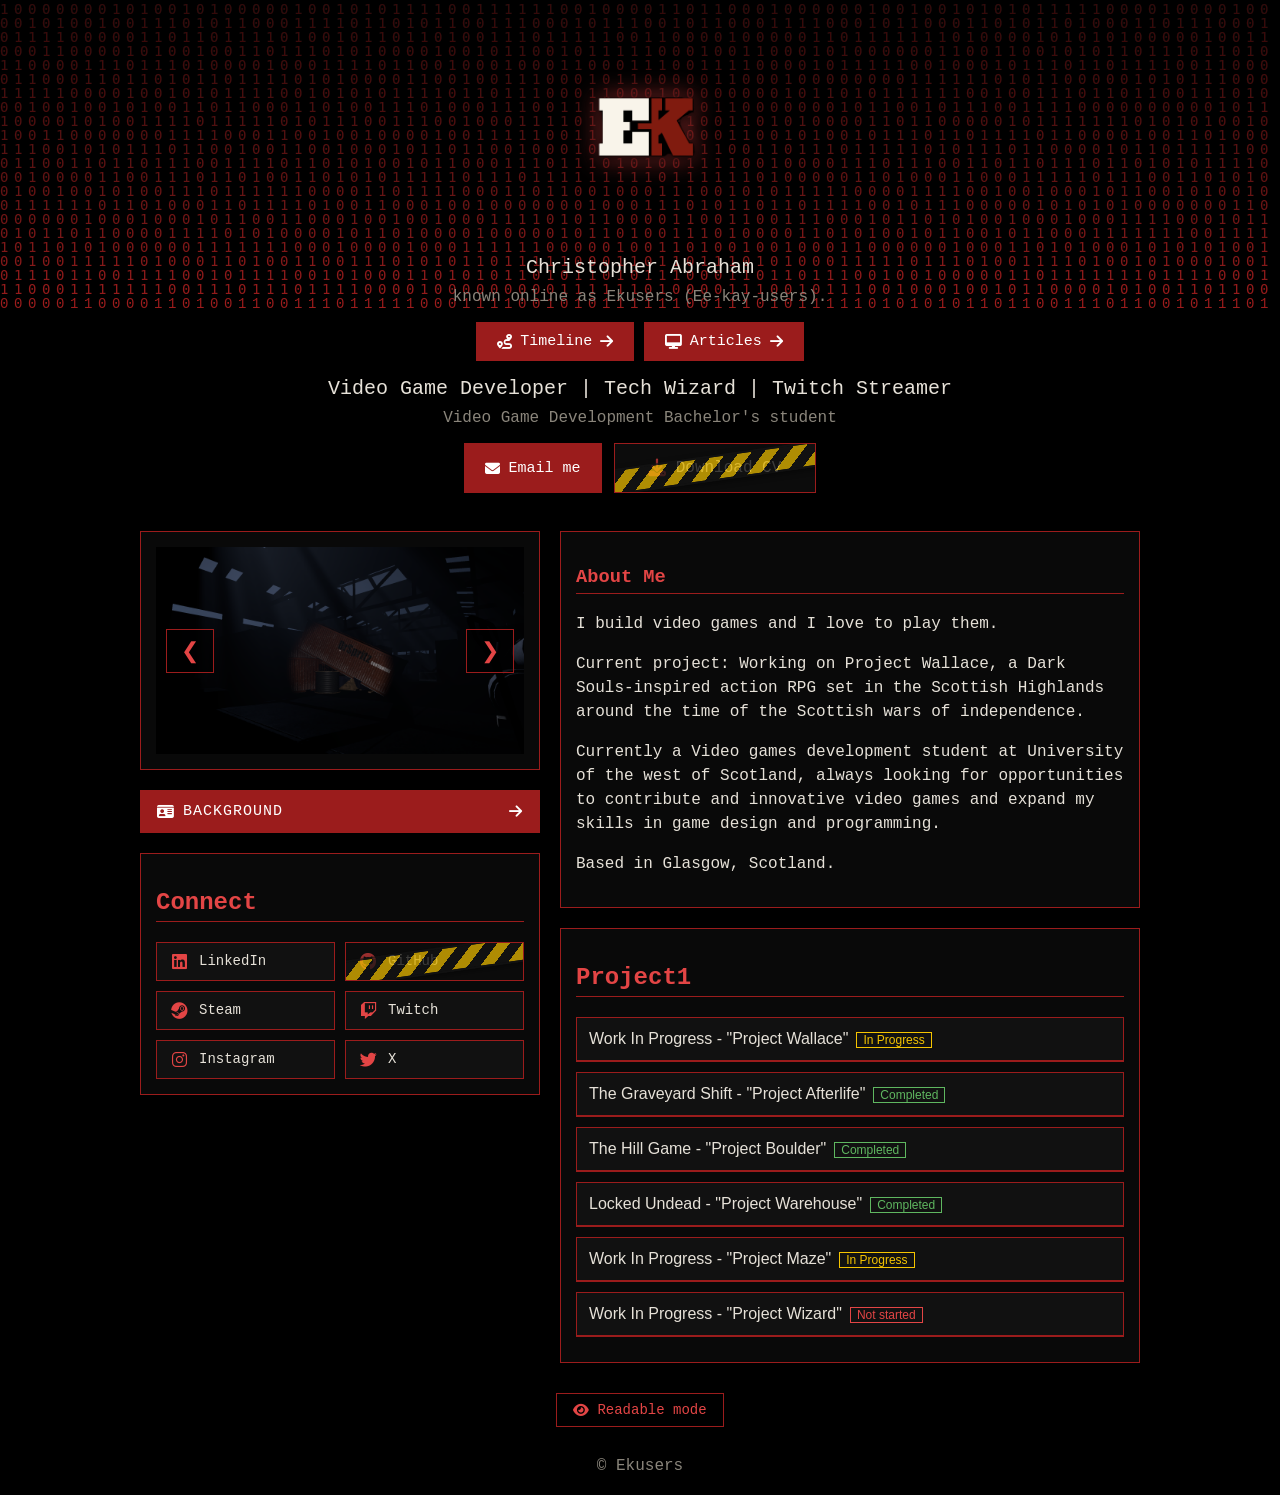
==== index.html @ c2c925b1 "Update" ====
<!DOCTYPE html>
<html lang="en">
<head>
    <meta charset="utf-8">
    <title>EK Portfolio</title>
    <meta name="viewport" content="width=device-width, initial-scale=1.0">
    <meta name="description" content="EK Portfolio.">
    <meta name="theme-color" content="#000000">

    <!-- Page icon shown in the browser tab -->
    <link rel="icon" type="image/png" href="logo.png">
    <link rel="apple-touch-icon" href="logo.png">
    
    <!-- Font Awesome -->
    <link rel="stylesheet" href="https://cdnjs.cloudflare.com/ajax/libs/font-awesome/6.5.0/css/all.min.css">

    <link rel="stylesheet" href="style.css">

    <script>
        // Returning visitors in the same browser session skip the loading screen
        try { if (sessionStorage.getItem("ekSeen")) document.documentElement.classList.add("skip-loader"); } catch (e) {}
    </script>
</head>
<body>

<canvas id="matrix"></canvas>

<!-- LOADING SCREEN -->
<div id="loader">
    <img src="logo.png" class="loader-logo" alt="" aria-hidden="true">
    <div class="loading-text" id="loadingText"></div>
    <div class="loading-bar-container">
        <div class="loading-bar" id="loadingBar"></div>
    </div>
</div>

<div class="page hidden">

    <header>
        <div class="banner" id="banner">
            <div class="banner-media">
                <video id="bannerVideo" class="banner-video" autoplay muted loop playsinline preload="auto" aria-hidden="true" tabindex="-1">
                    <source src="HillProjectVid.mp4" type="video/mp4">
                </video>
            </div>
            <img src="logo.png" class="main-logo" alt="EK logo">
        </div>

        <p class="headline">Christopher Abraham</p>
        <p class="availability">known online as Ekusers (Ee-kay-users).</p>
        <a class="btn" href="Timeline.html"><i class="fas fa-route"></i> Timeline<i class="fas fa-arrow-right"></i></a>
        <a class="btn" href="article.html"><i class="fas fa-desktop"></i>Articles<i class="fas fa-arrow-right"></i></a>
        <p class="headline">Video Game Developer | Tech Wizard | Twitch Streamer</p>
        <p class="availability">Video Game Development Bachelor's student</p>

        <div class="cta-row">
            <a class="btn" href="mailto:Ekusers4caba@gmail.com"><i class="fas fa-envelope"></i> Email me</a>

            <a class="social-card wip" class="btn btn-secondary" href="cv.pdf" download><i class="fas fa-download"></i> Download CV</a>
            
        </div>
        <br>
        

    </header>

    <div class="layout">

        <!-- SIDEBAR -->
        <aside class="sidebar">

            <div class="box">

    <div class="slideshow">

    <button class="slide-btn left" onclick="prevSlide()" aria-label="Previous slide">&#10094;</button>
    <button class="slide-btn right" onclick="nextSlide()" aria-label="Next slide">&#10095;</button>

    <div class="slides-wrapper">
        <div class="slide">
            <a href="#UndeadProject" target="_blank" rel="noopener noreferrer" data-project="UndeadProject">
                <img src="Undead-SC2.png" alt="Project 3" class="slide-image">
            </a>
        </div>

        <div class="slide active">
            <a href="https://scottishgames.net/2025/06/11/uws-retro-games-room-opens/" target="_blank" rel="noopener noreferrer">
                <img src="https://i0.wp.com/scottishgames.net/wp-content/uploads/2025/06/Retro-Games-Room-002.jpg?ssl=1" alt="Retro games room" class="slide-image">
            </a>
        </div>

        <div class="slide">
            <a href="#Achievements" target="_blank" rel="noopener noreferrer">
                <img src="GameJam2026Winner.jpg" alt="GamesJam 2026 Winner" class="slide-image">
            </a>
        </div>

        <div class="slide">
            <a href="article.html#article-1" target="_blank" rel="noopener noreferrer" data-project="Warframe">
                <img src="IMG_9408.jpg" alt="TennoVIP 2026" class="slide-image">
            </a>
        </div>

        <div class="slide">
            <a href="#WallaceProject" target="_blank" rel="noopener noreferrer" data-project="WallaceProject">
                <img src="Wallace-SC2.png" alt="Project 4" class="slide-image">
            </a>
        </div>
    </div>

</div>

</div><!-- end slideshow box -->

            <a class="btn btn-sidebar" href="Information.html"><i class="fas fa-id-card"></i> Background<i class="fas fa-arrow-right"></i></a>

            <div class="box social-section">
    <h2>Connect</h2>

    <div class="social-grid">

        <a href="https://linkedin.com//in/chrisabr2003/" target="_blank" rel="noopener noreferrer" class="social-card">
            <i class="fab fa-linkedin"></i>
            <span>LinkedIn</span>
        </a>

        <a href="https://github.com/YOURUSERNAME" target="_blank" rel="noopener noreferrer" class="social-card wip">
            <i class="fab fa-github"></i>
            <span>GitHub</span>
        </a>

        <a href="https://steamcommunity.com/profiles/76561199122130647/" target="_blank" rel="noopener noreferrer" class="social-card">
            <i class="fab fa-steam"></i>
            <span>Steam</span>
        </a>

        <a href="https://twitch.tv/ekusers" target="_blank" rel="noopener noreferrer" class="social-card">
            <i class="fab fa-twitch"></i>
            <span>Twitch</span>
        </a>

        <a href="https://instagram.com/realchrisabraham" target="_blank" rel="noopener noreferrer" class="social-card">
            <i class="fab fa-instagram"></i>
            <span>Instagram</span>
        </a>

        <a href="https://x.com/Ekusers" target="_blank" rel="noopener noreferrer" class="social-card">
            <i class="fab fa-twitter"></i>
            <span>X</span>
        </a>

    </div>
</div>

        </aside>

        <!-- MAIN CONTENT -->
        <main class="content">

            <div class="box">
                <h3>About Me</h3>
                <p class="about-text">I build video games and I love to play them. </p>
                <p class="about-text">Current project: Working on Project Wallace, a Dark Souls-inspired action RPG set in the Scottish Highlands around the time of the Scottish wars of independence.</p>
                <p class="about-text">Currently a Video games development student at University of the west of Scotland, always looking for opportunities to contribute and innovative video games and expand my skills in game design and programming.</p>
                <p class="about-text">Based in Glasgow, Scotland.</p>
            </div>



<!-- NEW TERMINAL SECTION -->
            <div class="box projects-section">
    <h2>Projects</h2>

    <div class="project-item" id="WallaceProject">
        <button class="project-toggle">Work In Progress - "Project Wallace"<span class="status fixing">In Progress</span></button>
        <div class="project-content">
            <p>A Dark Souls-inspired action RPG set in the Highlands of Scotland during the wars of independence.</p>
            <p>A passion project I've been working on since the summer of 2026.</p>

            <dl class="project-meta">
                <dt>Role</dt>
                <dd>Lead Developer and Designer</dd>
                <dt>Engine</dt>
                <dd class="tags"><span>Unity 6</span><span>C#</span></dd>
                <dt>Status</dt>
                <dd>In development - Greybox prototype</dd>
            </dl>

            <p class="meta-label">What I've built</p>
            <ul class="project-highlights">
                <li>In-depth combat system with light and heavy attacks and dodge mechanics</li>
                <li>Enemy AI movements with patrol, alert and attack states</li>
                <li>NPC dialogue system and shop interactions</li>
            </ul>

            <div class="project-media">

                <img src="Wallace-SC1.png" alt="Greybox prototype of item selection and inventory system, the player is holding a pike and wearing a helmet.">
                <img src="Wallace-SC2.png" alt="Greybox prototype of the NPC dialogue system.">

            </div>
                        <video id="heroVideo" autoplay muted loop playsinline preload="metadata" aria-label="Project Wallace gameplay clip">
                            <source src="WallaceProjectVid.mp4" type="video/mp4">
                        </video>
                    <p class="clip-caption">Project Wallace, in-development gameplay</p>

        </div>
    </div>

    <div class="project-item">
        <button class="project-toggle">The Graveyard Shift - "Project Afterlife"<span class="status fixed">Completed</span></button>
        <div class="project-content">
            <p>The Graveyard Shift (originally Project Afterlife) is a silly, experimental physics-based game made in Unity 6 for the 48-hour UWS GameJam 2026 (with Heather Brander).</p>
            <p>You play as the Grim Reaper's unpaid intern. In each level you take control of people who are about to die and must invent goofy, strange ways to finish them off.</p>
            <p>Levels feature unique humorous challenges and light dark humour set in 3D environments that lean into Unity 6's physics for a deliberately zany experience.</p>

           
            <dl class="project-meta">
                <dt>Role</dt>
                <dd>Co-Developer and Programmer</dd>
                <dt>Engine</dt>
                <dd class="tags"><span>Unity 6</span><span>C#</span></dd>
                <dt>Status</dt>
                <dd>Completed</dd>
            </dl>

            <p class="meta-label">What We've built</p>
            <ul class="project-highlights">
                <li>A showcase of Unity 6's physics capabilities</li>
                <li>Creative and interactivelevel designs</li>
                <li>Unique gameplay mechanics centered around physics</li>
            </ul>

            <div>
                <a href="projectafterlife.html" rel="noopener noreferrer"><p>View Project</p></a>
            </div>
        </div>
    </div>

    <div class="project-item">
        <button class="project-toggle">The Hill Game - "Project Boulder"<span class="status fixed">Completed</span></button>
        <div class="project-content">
            <p>The Hill Game (also known as Project Boulder) is a university project created by Heather Brander and the author for their 2nd-year Game Engine Module. Inspired by old-school Halo custom lobbies, the goal is to climb a hill while dodging incoming boulders.</p>
            <p>Reaching the peak awards points that are multiplied by how quickly the player gets there. Players start with three lives; each hit costs one life, and running out ends the game.</p>
            <p>Developed over 12 weeks under time pressure, it earned a pass grade.</p>
            <p>A few known bugs (such as floating boulders after the player is teleported back down) are intentionally left in as a reminder of how much was achieved in a short development cycle.</p>
            
            <dl class="project-meta">
                <dt>Role</dt>
                <dd>Co-Developer and Programmer</dd>
                <dt>Engine</dt>
                <dd class="tags"><span>Unity 6</span><span>C#</span></dd>
                <dt>Status</dt>
                <dd>Completed</dd>
            </dl>

            <p class="meta-label">What We've built</p>
            <ul class="project-highlights">
                <li>Interactive level designs</li>
                <li>Unique gameplay mechanics centered around physics</li>
                <li>A showcase of Unity 6's physics capabilities</li>
            </ul>

            <div>
                <a href="projectboulder.html" rel="noopener noreferrer"><p>View Project</p></a>
            </div>
        </div>
    </div>

    <div class="project-item" id="UndeadProject">
        <button class="project-toggle">Locked Undead - "Project Warehouse"<span class="status fixed">Completed</span></button>
        <div class="project-content">
            <p>Locked Undead (originally Project Warehouse) is a level-design showcase created for the Level Design module of the Video Games Development course at UWS.</p>
            <p>Made with Heather Brander and Stefan Dianocu, it served as an introduction to Unity and different approaches to level design.</p>
            <p>The project features an aesthetic environment with light interactions (animated main menu, player movement, and a toggleable light switch) that let players explore and immerse themselves.</p>
            <p>All assets came from the Unity Asset Store, with audio sourced from YouTube and other online sites. It was built purely as a demonstration of level-design skills rather than a fully functional game.</p>
            
            <dl class="project-meta">
                <dt>Role</dt>
                <dd>Co-Designer</dd>
                <dt>Engine</dt>
                <dd class="tags"><span>Unity 6</span><span>C#</span></dd>
                <dt>Status</dt>
                <dd>Completed</dd>
            </dl>

            <p class="meta-label">What We've built</p>
            <ul class="project-highlights">
                <li>A showcase of Level Design skills</li>
                <li>Understanding of Unity's level design tools</li>
                <li>Experience with creating immersive environments</li>
            </ul>

            <div>
                <a href="projectwarehouse.html" rel="noopener noreferrer"><p>View Project</p></a>
            </div>
        </div>
    </div>

    <div class="project-item" id="MazeProject">
        <button class="project-toggle">Work In Progress - "Project Maze"<span class="status fixing">In Progress</span></button>
        <div class="project-content">
            <p>Project Maze is a survival horror game set inside a procedurally generated, backrooms-inspired arena.</p>
            <p>Endless, near-identical rooms and corridors stretch out in every direction. The layout is different every run, so there is never a route to memorise and nowhere that feels familiar.</p>
            <p>Something else is in there with you. A frightening entity stalks the player through the maze and will chase them down. The goal is simple: stay alive. Time is the measure of everything, so every extra second you survive counts.</p>
            <p>The project was created for a university game development course to showcase our skills and understanding of game design principles.</p>

            <dl class="project-meta">
                <dt>Role</dt>
                <dd>Programmer</dd>
                <dt>Engine</dt>
                <dd class="tags"><span>Unity 6</span><span>C#</span></dd>
                <dt>Status</dt>
                <dd>Work in Progress</dd>
            </dl>

            <p class="meta-label">What We've built</p>
            <ul class="project-highlights">
                <li>Procedurally generated backrooms-style arena</li>
                <li>Relentless enemy AI with effective pathfinding</li>
                <li>Survival-time scoring system</li>
            </ul>

            <div>
                <a href="projectmaze.html" target="_blank" rel="noopener noreferrer" class="wip"><p>View Project</p></a>
            </div>
        </div>
    </div>

    <div class="project-item" id="WizardProject">
        <button class="project-toggle">Work In Progress - "Project Wizard"<span class="status open">Not started</span></button>
        <div class="project-content">
             <p>-</p>
            <p>-</p>
            <p>-</p>
            <p>-</p>
            <dl class="project-meta">
                <dt>Role</dt>
                <dd>-</dd>
                <dt>Engine</dt>
                <dd class="tags"><span>-</span><span>-</span></dd>
                <dt>Status</dt>
                <dd>Work in Progress</dd>
            </dl>

            <p class="meta-label">What We've built</p>
            <ul class="project-highlights">
                <li>-</li>
                <li>-</li>
                <li>-</li>
            </ul>

            <div>
                <a href="#" target="_blank" rel="noopener noreferrer" class="wip"><p>View Project</p></a>
            </div>
        </div>
    </div>

</div>

        </main>

    </div>

    <footer>© Ekusers</footer>

</div>

<!-- LIGHTBOX (click a project screenshot to enlarge) -->
<div id="lightbox" aria-hidden="true">
    <img src="" alt="">
</div>

<script src="script.js"></script>
</body>
</html>
---- style.css ----
:root {
    --red: #9b1c1c;       /* borders, fills, glows */
    --red-text: #e34545;  /* red used for text and icons (about 4.7:1 on black) */
}

img, video {
    max-width: 100%;
}

body {
    margin: 0;
    background: #000;
    font-family: "Courier New", monospace;
    color: #e6e1d8;
    overflow-x: hidden;
}

/* MATRIX CANVAS */
#matrix {
    position: fixed;
    top: 0;
    left: 0;
    z-index: -2;
    pointer-events: none;
}

/* LOADER */
#loader {
    position: fixed;
    width: 100%;
    height: 100vh;
    height: 100dvh;
    background: #000;
    display: flex;
    flex-direction: column;
    justify-content: center;
    align-items: center;
    z-index: 9999;
}

.loader-logo {
    width: 180px;
    margin-bottom: 20px;
}

.loading-text {
    color: var(--red-text);
    margin-bottom: 15px;
    font-size: 14px;
    letter-spacing: 2px;
}

.loading-bar-container {
    width: 300px;
    max-width: 80vw;
    height: 8px;
    background: #111;
    border: 1px solid #9b1c1c;
}

.loading-bar {
    height: 100%;
    width: 0%;
    background: #9b1c1c;
}

.hidden {
    display: none;
}

#loader.fade-out {
    opacity: 0;
    pointer-events: none;
    transition: opacity 0.3s ease;
}

/* MAIN PAGE */
.page {
    max-width: 1000px;
    width: calc(100% - 40px);
    margin: 0 auto;
    padding: 20px;
    position: relative;
    overflow-x: clip;            /* nothing inside can push the page wider than the screen */
}

header {
    text-align: center;
    margin-bottom: 20px;
}

.main-logo {
    width: 220px;
    position: relative;
    z-index: 1;
    /* logo highlight: a soft dark edge to separate it from the video, then a red glow.
       Tweak the numbers to taste. */
    filter:
        drop-shadow(0 2px 6px rgba(0, 0, 0, 0.8))
        drop-shadow(0 0 12px rgba(227, 69, 69, 0.6));
}

.layout {
    display: flex;
    gap: 20px;
    flex-wrap: wrap;
}

.sidebar {
    flex: 0 0 400px;
}

.content {
    flex: 1;
    min-width: 0;
}

.box {
    background: rgba(10, 10, 10, 0.9);
    border: 1px solid #9b1c1c;
    border-color: var(--red);
    margin-bottom: 20px;
    padding: 15px;
    backdrop-filter: blur(4px);
    transition: box-shadow 0.3s ease;
}

.box h2, .box h3 {
    color: var(--red-text);
    border-bottom: 1px solid #9b1c1c;
    border-color: var(--red);
    padding-bottom: 5px;
}

a {
    color: var(--red-text);
    text-decoration: none;
}

a:hover {
    color: #ffffff;
    box-shadow: 0 0 15px rgba(155, 28, 28, 0.4);
}

/* SLIDESHOW */
.slideshow {
    position: relative;
    overflow: hidden;
}

.slides-wrapper {
    display: flex;
    transition: transform 0.6s ease-in-out;
    width: 100%;
}

.slide {
    min-width: 100%;
    box-sizing: border-box;
}

.slide img {
    width: 100%;
    height: auto;
    display: block;
    transition: transform 0.4s ease, box-shadow 0.4s ease;
}

@media (hover: hover) {
    .slide img:hover {
        transform: scale(1.05);
        box-shadow: 0 0 20px #9b1c1c;
    }
}

/* ARROWS */
.slide-btn {
    position: absolute;
    top: 50%;
    transform: translateY(-50%);
    background: rgba(0,0,0,0.6);
    border: 1px solid #9b1c1c;
    border-color: var(--red);
    color: var(--red-text);
    font-size: 22px;
    padding: 8px 14px;
    cursor: pointer;
    z-index: 2;
    transition: 0.3s;
}

.slide-btn:hover {
    background: #9b1c1c;
    background: var(--red);
    color: #fff;
    box-shadow: 0 0 15px #9b1c1c;
}

.slide-btn.left {
    left: 10px;
}

.slide-btn.right {
    right: 10px;
}

footer {
    text-align: center;
    margin-top: 30px;
    color: #8a857b;
}

/* SOCIAL SECTION */
.social-section {
    text-align: center;
}

.social-grid {
    display: flex;
    flex-wrap: wrap;
    justify-content: center;
    gap: 20px;
    margin-top: 20px;
}

.social-card {
    background: #111;
    border: 1px solid #9b1c1c;
    border-color: var(--red);
    padding: 15px 25px;
    text-decoration: none;
    color: #e6e1d8;
    display: flex;
    align-items: center;
    gap: 10px;
    transition: 0.3s ease;
    min-width: 150px;
    justify-content: center;
}

.social-card i {
    font-size: 18px;
    color: var(--red-text);
}

.social-card:hover {
    background: #9b1c1c;
    color: #fff;
    box-shadow: 0 0 20px #9b1c1c;
    transform: translateY(-3px);
}

.social-card:hover i {
    color: #fff;
}

/* Responsive tweaks */
@media (max-width: 600px) {
    .social-grid {
        flex-direction: column;
        align-items: center;
    }

    .social-card {
        width: 80%;
    }
}

/* PROJECTS SECTION */

.projects-section {
    margin-top: 20px;
}

.project-item {
    margin-bottom: 10px;
}

.project-toggle {
    box-sizing: border-box;
    width: 100%;
    text-align: left;
    padding: 12px;
    background: #111;
    border: 1px solid #9b1c1c;
    border-color: var(--red);
    color: #e6e1d8;
    font-size: 16px;
    cursor: pointer;
    transition: 0.3s;
}

.project-toggle:hover {
    background: #9b1c1c;
    color: #fff;
}

.project-content {
    max-height: 0;
    overflow: hidden;
    background: #0b0b0b;
    border-left: 1px solid #9b1c1c;
    border-right: 1px solid #9b1c1c;
    border-bottom: 1px solid #9b1c1c;
    border-color: var(--red);
    padding: 0 12px;
    transition: max-height 0.4s ease;
}

.project-content p {
    margin: 10px 0;
}

.project-content a {
    color: var(--red-text);
    text-decoration: none;
}

.project-content a:hover {
    text-decoration: underline;
}

@media (max-width: 900px) {
    .sidebar {
        flex: 1 1 100%;
        order: 1;
    }

    .content {
        flex: 1 1 100%;
        order: 2;
    }

    .main-logo { width: 160px; }
}

/* ABOUT + SKILLS */
.about-text {
    line-height: 1.5;
}

.skill-group {
    margin-bottom: 12px;
}

.skill-label {
    margin: 0 0 6px;
    color: #8a857b;
    font-size: 13px;
}

.tags {
    display: flex;
    flex-wrap: wrap;
    gap: 6px;
}

.tags span {
    border: 1px solid #9b1c1c;
    border-color: var(--red);
    background: #111;
    padding: 3px 8px;
    font-size: 13px;
}

/* PROJECT CASE STUDY (inside the dropdown) */
.project-meta {
    display: grid;
    grid-template-columns: max-content 1fr;
    gap: 6px 16px;
    margin: 14px 0;
}

.project-meta dt {
    color: #8a857b;
}

.project-meta dd {
    margin: 0;
}

.meta-label {
    color: #8a857b;
    margin-bottom: 4px;
}

.project-highlights {
    margin: 0 0 12px;
    padding-left: 20px;
    line-height: 1.5;
}

.project-media {
    display: grid;
    grid-template-columns: repeat(auto-fit, minmax(180px, 1fr));
    gap: 10px;
    margin: 12px 0 14px;
}

.project-media img {
    width: 100%;
    display: block;
    border: 1px solid #9b1c1c;
    border-color: var(--red);
    cursor: zoom-in;
}

.media-placeholder {
    grid-column: 1 / -1;
    border: 1px dashed #9b1c1c;
    padding: 28px 12px;
    text-align: center;
    color: #8a857b;
}

.project-video {
    grid-column: 1 / -1;
    aspect-ratio: 16 / 9;
}

.project-video iframe {
    width: 100%;
    height: 100%;
    border: 1px solid #9b1c1c;
}

/* LIGHTBOX */
#lightbox {
    position: fixed;
    inset: 0;
    display: none;
    align-items: center;
    justify-content: center;
    padding: 20px;
    background: rgba(0, 0, 0, 0.92);
    cursor: zoom-out;
    z-index: 10000;
}

#lightbox.open {
    display: flex;
}

#lightbox img {
    max-width: 100%;
    max-height: 100%;
    border: 1px solid #9b1c1c;
}


/* RETURNING VISITORS: skip the loader */
.skip-loader #loader {
    display: none;
}

.skip-loader .page.hidden {
    display: block;
}

/* KEYBOARD FOCUS */
:focus-visible {
    outline: 2px solid var(--red-text);
    outline-offset: 2px;
}

/* GAMEPLAY CLIP */
.hero-clip video {
    width: 100%;
    display: block;
    border: 1px solid var(--red);
    background: #000;
}

.clip-caption {
    margin: 10px 0 0;
    color: #8a857b;
    font-size: 13px;
}


/* HEADLINE + CONTACT BUTTONS */
header .headline {
    max-width: 640px;
    margin: 14px auto 6px;
    font-size: 20px;
    line-height: 1.4;
}

header .availability {
    margin: 0 0 16px;
    color: #8a857b;
}

.cta-row {
    display: flex;
    flex-wrap: wrap;
    justify-content: center;
    gap: 12px;
}

.btn {
    display: inline-flex;
    align-items: center;
    justify-content: center;
    gap: 8px;
    padding: 10px 20px;
    background: var(--red);
    border: 1px solid var(--red);
    color: #fff;
    font-family: inherit;
    font-size: 15px;
    transition: 0.3s;
}

.btn:hover {
    background: #b52424;
    border-color: #b52424;
    border-color: var(--red);
    background: var(--red-text);
    color: #fff;
    box-shadow: 0 0 15px rgba(155, 28, 28, 0.6);
}

.btn-secondary {
    background: transparent;
    color: var(--red-text);
}

.btn-secondary:hover {
    background: var(--red);
    border-color: var(--red);
    color: #fff;
}

/* MOBILE */
@media (max-width: 900px) {
    /* blurring everything behind the boxes every frame is costly on phones,
       and the boxes are already 90% opaque so it's barely visible */
    .box {
        backdrop-filter: none;
    }
}

@media (max-width: 600px) {
    .page {
        width: calc(100% - 20px);
        padding: 10px;
    }

    header .headline {
        font-size: 17px;
    }

    .cta-row .btn {
        flex: 1 1 100%;
    }
}


/* WIP BUTTONS
   Add class="wip" to any button or link to disable it and lay hazard tape across it.
   Optional: change the tilt per element with style="--wip-angle: -20deg"
   (small or narrow buttons look better with a steeper angle).
   Optional: change how see-through the tape is with style="--wip-opacity: 0.5". */
:where(.wip) {
    position: relative;          /* zero specificity so it never overrides an existing position rule */
}

.wip {
    overflow: hidden;            /* tape is clipped to the button's edges */
    pointer-events: none;        /* no clicks, no hover effects */
    user-select: none;
    --wip-angle: -8deg;
}

/* dim the button underneath */
.wip::before {
    content: "";
    position: absolute;
    inset: 0;
    background: rgba(0, 0, 0, 0.3);
}

/* the tape: black and yellow stripes */
.wip::after {
    content: "";
    position: absolute;
    top: 50%;
    left: 50%;
    width: 130%;
    height: 26px;
    box-sizing: border-box;
    transform: translate(-50%, -50%) rotate(var(--wip-angle));
    opacity: var(--wip-opacity, 0.7);   /* lower = more see-through */
    border-top: 2px solid #141414;
    border-bottom: 2px solid #141414;
    background: repeating-linear-gradient(-45deg, #f5c400 0 10px, #141414 10px 20px);
    box-shadow: 0 2px 6px rgba(0, 0, 0, 0.6);
}


/* BANNER VIDEO (behind the logo) */
.banner {
    position: relative;
    display: flex;
    align-items: center;
    justify-content: center;
    --banner-blur: 3px;          /* how blurred the video is */
}

.banner-media {
    position: absolute;
    inset: 0;
    overflow: hidden;
    pointer-events: none;
}

.banner-video {
    position: absolute;
    inset: 0;
    width: 100%;
    height: 100%;
    object-fit: cover;
    opacity: 0;                  /* invisible until the file has loaded */
    filter: blur(var(--banner-blur));
    transform: scale(1.06);      /* hides the soft blurred edges */
    transition: opacity 0.6s ease;
    pointer-events: none;
}

.banner.has-video {
    min-height: 220px;
    overflow: hidden;
    background: #000;
    border: 1px solid var(--red);
}

.banner.has-video .banner-video {
    opacity: 1;
}

/* darkens the video a little, most strongly behind the logo, so the logo stands out */
.banner.has-video::after {
    content: "";
    position: absolute;
    inset: 0;
    background: radial-gradient(ellipse at center, rgba(0, 0, 0, 0.55) 0%, rgba(0, 0, 0, 0.25) 65%, rgba(0, 0, 0, 0.5) 100%);
    pointer-events: none;
}

.banner.has-video .main-logo {
    margin: 28px 0;
}

@media (max-width: 600px) {
    .banner.has-video {
        min-height: 160px;
    }

    .banner.has-video .main-logo {
        margin: 20px 0;
    }
}


/* ACHIEVEMENTS (sidebar) */
.achievement-item {
    margin: 0 0 10px;
    padding: 8px 10px;
    background: #111;
    border-left: 3px solid var(--red);
    font-size: 14px;
    line-height: 1.5;
    overflow-wrap: break-word;   /* long words can't push the box wider */
}

.achievement-item:last-child {
    margin-bottom: 0;
}

/* optional: a bold title line and a small muted line (date, place, etc.) */
.achievement-item strong {
    display: block;
    color: var(--red-text);
}

.achievement-item small {
    display: block;
    margin-top: 2px;
    color: #8a857b;
    font-size: 12px;
}


/* JUMP-TO-SECTION: landing highlight */
.box {
    scroll-margin-top: 20px;     /* leaves a little space above the section after scrolling */
}

.section-highlight {
    animation: sectionGlow 3s ease-out;
}

@keyframes sectionGlow {
    0% {
        box-shadow: 0 0 0 rgba(227, 69, 69, 0);
        border-color: var(--red);
    }
    15% {
        box-shadow: 0 0 30px 4px rgba(227, 69, 69, 0.9);
        border-color: var(--red-text);
    }
    60% {
        box-shadow: 0 0 22px 2px rgba(227, 69, 69, 0.55);
        border-color: var(--red-text);
    }
    100% {
        box-shadow: 0 0 0 rgba(227, 69, 69, 0);
        border-color: var(--red);
    }
}

@media (prefers-reduced-motion: reduce) {
    .section-highlight {
        animation: none;
        box-shadow: 0 0 0 2px var(--red-text);   /* steady outline instead of a pulse */
    }
}

.project-item {
    scroll-margin-top: 20px;
}

.slide-image {
    width: 100%;
    height: auto;
    display: block;
}

.Education-item {
    margin: 0 0 10px;
    padding: 8px 10px;
    background: #111;
    border-left: 3px solid var(--red);
    font-size: 14px;
    line-height: 1.5;
    overflow-wrap: break-word;   /* long words can't push the box wider */
}

.Education-item:last-child {
    margin-bottom: 0;
}

/* optional: a bold title line and a small muted line (date, place, etc.) */
.Education-item strong {
    display: block;
    color: var(--red-text);
}

.Education-item small {
    display: block;
    margin-top: 2px;
    color: #8a857b;
    font-size: 12px;
}

.Experience-item {
    margin: 0 0 10px;
    padding: 8px 10px;
    background: #111;
    border-left: 3px solid var(--red);
    font-size: 14px;
    line-height: 1.5;
    overflow-wrap: break-word;   /* long words can't push the box wider */
}

.Experience-item:last-child {
    margin-bottom: 0;
}

/* optional: a bold title line and a small muted line (date, place, etc.) */
.Experience-item strong {
    display: block;
    color: var(--red-text);
}

.Experience-item small {
    display: block;
    margin-top: 2px;
    color: #8a857b;
    font-size: 12px;
}


/* ==========================================================
   PROJECT PAGE TEMPLATE (project-template.html)
   ========================================================== */

/* title area */
header h1 {
    margin: 14px 0 6px;
    font-size: 30px;
    line-height: 1.2;
    color: var(--red-text);
}

.project-tags {
    justify-content: center;
    margin: 14px 0 16px;
}

/* one entry in a list: a team member, a lesson learned, a known issue */
.info-item {
    margin: 0 0 10px;
    padding: 8px 10px;
    background: #111;
    border-left: 3px solid var(--red);
    font-size: 14px;
    line-height: 1.5;
    overflow-wrap: break-word;
}

.info-item:last-child {
    margin-bottom: 0;
}

.info-item strong {
    display: block;
    color: var(--red-text);
}

.info-item small {
    display: block;
    margin-top: 2px;
    color: #8a857b;
    font-size: 12px;
}

.info-item p {
    margin: 6px 0 0;
}

/* known-issue status badges: use class="status open", "status fixing" or "status fixed" */
.status {
    display: inline-block;
    margin-left: 8px;
    padding: 0 6px;
    border: 1px solid currentColor;
    font-size: 12px;
    font-weight: normal;
}

.status.open   { color: var(--red-text); }
.status.fixing { color: #f5c400; }
.status.fixed  { color: #5fb760; }

/* stacked link buttons in the sidebar */
.link-list {
    display: flex;
    flex-direction: column;
    gap: 10px;
}

/* main video slot at the top of the media box (works with an iframe, a <video>, or the placeholder) */
.project-video .media-placeholder {
    box-sizing: border-box;
    height: 100%;
    display: flex;
    align-items: center;
    justify-content: center;
}

.project-video video {
    width: 100%;
    height: 100%;
    display: block;
    border: 1px solid var(--red);
    background: #000;
}

/* the back button repeated at the bottom of the page */
.back-row {
    margin-top: 10px;
}

/* on phones, show the write-up first and the quick facts and team after it */
@media (max-width: 900px) {
    .project-page .content { order: 1; }
    .project-page .sidebar { order: 2; }
}

@media (max-width: 600px) {
    header h1 {
        font-size: 24px;
    }
}


/* ==========================================================
   BLOG / ARTICLES PAGE (blog.html)
   ========================================================== */

/* narrower sidebar than the main page, so the articles get more room */
.blog-page .sidebar {
    flex: 0 0 280px;
}

/* --- the article card (a .project-toggle button, so the existing dropdown script drives it) --- */
.project-toggle.article-toggle {
    display: flex;
    align-items: stretch;
    position: relative;
    padding: 0;
    overflow: hidden;
    font-family: inherit;
}

.article-toggle:hover {
    background: #161212;
    color: #e6e1d8;
    box-shadow: 0 0 18px rgba(155, 28, 28, 0.45);
}

.article-toggle:hover .article-title {
    color: #fff;
}

.article-thumb {
    flex: 0 0 170px;
    width: 170px;
    display: block;
    object-fit: cover;
    border-right: 1px solid var(--red);
}

.article-summary {
    display: block;
    flex: 1;
    min-width: 0;
    padding: 14px 48px 14px 16px;
}

.article-title {
    display: block;
    margin-bottom: 6px;
    font-size: 18px;
    font-weight: bold;
    line-height: 1.3;
    color: var(--red-text);
    transition: color 0.3s;
}

.article-meta {
    display: flex;
    flex-wrap: wrap;
    align-items: center;
    gap: 4px 14px;
    margin-bottom: 8px;
    font-size: 13px;
    color: #8a857b;
}

.article-topic {
    padding: 0 7px;
    border: 1px solid var(--red);
    color: var(--red-text);
}

.article-excerpt {
    display: block;
    font-size: 14px;
    line-height: 1.5;
    color: #bdb8ad;
}

.article-chevron {
    position: absolute;
    right: 16px;
    top: 50%;
    transform: translateY(-50%);
    color: var(--red-text);
    transition: transform 0.3s ease;
}

.article-toggle[aria-expanded="true"] .article-chevron {
    transform: translateY(-50%) rotate(180deg);
}

.article-item {
    margin-bottom: 14px;
}

/* --- the article itself (inside the dropdown) --- */
.article-content {
    padding: 0 16px;
}

.article-body {
    padding: 14px 0 10px;
    font-size: 15px;
    line-height: 1.7;
}

.article-body p {
    color: #e6e1d8;
}

.article-body p {
    margin: 0 0 14px;
}

.article-body .article-lede {
    font-size: 16px;
    color: #f0ebe0;
}

.article-body h4 {
    margin: 26px 0 8px;
    font-size: 17px;
    line-height: 1.3;
    color: var(--red-text);
}

.article-byline {
    display: flex;
    flex-wrap: wrap;
    gap: 4px 16px;
    margin-bottom: 14px;
    padding-bottom: 10px;
    border-bottom: 1px solid #2a2a2a;
    font-size: 13px;
    color: #8a857b;
}

/* images and charts */
.article-figure {
    margin: 20px 0;
}

.article-figure img {
    width: 100%;
    display: block;
    border: 1px solid var(--red);
    cursor: zoom-in;
}

.article-figure figcaption {
    margin-top: 6px;
    font-size: 12px;
    line-height: 1.5;
    color: #8a857b;
}

.article-gallery {
    display: grid;
    grid-template-columns: repeat(2, 1fr);
    gap: 12px;
}

.chart {
    overflow-x: auto;
    background: #111;
    border: 1px solid var(--red);
}

.chart svg {
    display: block;
    width: 100%;
    min-width: 420px;
    height: auto;
}

.chart text {
    fill: #e6e1d8;
    font-family: "Courier New", monospace;
    font-size: 14px;
}

.chart .muted {
    fill: #8a857b;
    font-size: 12px;
}

.chart .grid {
    stroke: #2a2a2a;
    stroke-width: 1;
}

.chart .bar {
    fill: var(--red);
}

.chart .line {
    fill: none;
    stroke: var(--red-text);
    stroke-width: 3;
    stroke-linejoin: round;
}

.chart .dot {
    fill: var(--red-text);
}

/* sources */
.article-sources {
    margin-top: 28px;
    padding-top: 14px;
    border-top: 1px dashed var(--red);
    font-size: 13px;
    line-height: 1.6;
}

.article-body .article-sources h4 {
    margin: 0 0 8px;
    font-size: 15px;
}

.article-sources ol {
    margin: 0;
    padding-left: 22px;
}

.article-sources li {
    margin-bottom: 4px;
    overflow-wrap: break-word;
}

/* sidebar list of articles: each title is a full-width link row with an arrow bullet */
.article-jump {
    margin: 0;
    padding: 0;
    list-style: none;
}

.article-jump li {
    margin-bottom: 8px;
}

.article-jump li:last-child {
    margin-bottom: 0;
}

.article-jump a {
    display: flex;
    align-items: flex-start;
    gap: 10px;
    padding: 10px 12px;
    background: #111;
    border: 1px solid var(--red);
    color: #e6e1d8;
    font-size: 15px;
    font-weight: bold;
    line-height: 1.4;
    overflow-wrap: break-word;
    transition: background 0.3s, color 0.3s, box-shadow 0.3s;
}

/* the arrow bullet. To change it, swap the code: "\25B6" is a bigger triangle, "\276F" is a chevron */
.article-jump a::before {
    content: "\25B8";
    flex: 0 0 auto;
    color: var(--red-text);
    transition: transform 0.3s ease, color 0.3s;
}

.article-jump a:hover {
    background: var(--red);
    color: #fff;
    box-shadow: 0 0 15px rgba(155, 28, 28, 0.6);
}

.article-jump a:hover::before {
    color: #fff;
    transform: translateX(4px);
}

/* phones */
@media (max-width: 900px) {
    .blog-page .content { order: 1; }
    .blog-page .sidebar { flex: 1 1 100%; order: 2; }
}

@media (max-width: 600px) {
    .project-toggle.article-toggle {
        flex-direction: column;
    }

    .article-thumb {
        flex: 0 0 auto;
        width: 100%;
        height: 150px;
        border-right: 0;
        border-bottom: 1px solid var(--red);
    }

    .article-summary {
        padding: 14px 14px 46px;
    }

    .article-chevron {
        top: auto;
        bottom: 14px;
        transform: none;
    }

    .article-toggle[aria-expanded="true"] .article-chevron {
        transform: rotate(180deg);
    }

    .article-gallery {
        grid-template-columns: 1fr;
    }
}


/* HORIZONTAL BAR CHART (plain HTML: set each bar's length with style="--value: 61%") */
.hbar-chart {
    padding: 14px 16px 6px;
    background: #111;
    border: 1px solid var(--red);
}

.hbar-chart .hbar-title {
    margin: 0 0 14px;
    font-size: 14px;
    font-weight: bold;
    line-height: 1.4;
    color: var(--red-text);
}

.hbar-row {
    margin-bottom: 12px;
}

.hbar-label {
    display: block;
    margin-bottom: 4px;
    font-size: 14px;
    line-height: 1.4;
}

.hbar-line {
    display: flex;
    align-items: center;
    gap: 10px;
}

.hbar-track {
    flex: 1;
    height: 22px;
    background: #1c1c1c;
    border: 1px solid #2a2a2a;
}

.hbar-fill {
    display: block;
    width: var(--value);
    height: 100%;
    background: var(--red);
    box-shadow: 0 0 10px rgba(155, 28, 28, 0.5);
}

.hbar-value {
    flex: 0 0 44px;
    text-align: right;
    font-size: 14px;
    font-weight: bold;
    color: var(--red-text);
}

/* inside an article, the bars grow when the article opens */
.article-content .hbar-fill {
    width: 0;
    transition: width 0.9s ease 0.25s;
}

.article-toggle[aria-expanded="true"] + .article-content .hbar-fill {
    width: var(--value);
}

@media (prefers-reduced-motion: reduce) {
    .article-content .hbar-fill {
        transition: none;
    }
}


/* RING GAUGE CHART: <div class="gauge" style="--value: 61">Label text</div>  (--value is 0 to 100) */
@property --shown {
    syntax: "<integer>";
    inherits: false;
    initial-value: 0;
}

.gauge-chart {
    display: grid;
    grid-template-columns: repeat(auto-fit, minmax(120px, 1fr));
    gap: 20px 16px;
    padding: 14px 16px 16px;
    background: #111;
    border: 1px solid var(--red);
}

.gauge-chart .gauge-title {
    grid-column: 1 / -1;
    margin: 0;
    font-size: 14px;
    font-weight: bold;
    line-height: 1.4;
    color: var(--red-text);
}

.gauge {
    --shown: var(--value);
    position: relative;
    padding-top: 118px;                 /* room for the ring */
    font-size: 13px;
    line-height: 1.4;
    text-align: center;
    counter-reset: n var(--shown);
}

/* the ring, and the number inside it */
.gauge::before,
.gauge::after {
    content: "";
    position: absolute;
    top: 0;
    left: 50%;
    width: 104px;
    height: 104px;
    margin-left: -52px;
}

.gauge::before {
    border-radius: 50%;
    background: conic-gradient(var(--red) calc(var(--shown) * 1%), #1c1c1c 0);
    -webkit-mask: radial-gradient(farthest-side, transparent calc(100% - 12px), #000 calc(100% - 11px));
    mask: radial-gradient(farthest-side, transparent calc(100% - 12px), #000 calc(100% - 11px));
}

.gauge::after {
    content: counter(n) "%";
    display: flex;
    align-items: center;
    justify-content: center;
    font-size: 20px;
    font-weight: bold;
    color: var(--red-text);
}

/* inside an article, the rings fill up (and the number counts up) when the article opens */
.article-content .gauge {
    --shown: 0;
    transition: --shown 1s ease 0.25s;
}

.article-toggle[aria-expanded="true"] + .article-content .gauge {
    --shown: var(--value);
}

@media (prefers-reduced-motion: reduce) {
    .article-content .gauge {
        transition: none;
    }
}


/* ==========================================================
   BACK TO TOP BUTTON (added to every page by script.js)
   ========================================================== */
#backToTop {
    position: fixed;
    right: 20px;
    bottom: 20px;
    width: 46px;
    height: 46px;
    display: flex;
    align-items: center;
    justify-content: center;
    background: var(--red);
    border: 1px solid var(--red);
    color: #fff;
    font-size: 18px;
    cursor: pointer;
    opacity: 0;
    transform: translateY(10px);
    pointer-events: none;
    transition: opacity 0.3s ease, transform 0.3s ease, background 0.3s ease, box-shadow 0.3s ease;
    z-index: 500;
}

#backToTop.show {
    opacity: 0.9;
    transform: translateY(0);
    pointer-events: auto;
}

#backToTop:hover,
#backToTop:focus-visible {
    opacity: 1;
    background: #b52424;
    box-shadow: 0 0 15px rgba(155, 28, 28, 0.7);
}

@media (max-width: 600px) {
    #backToTop {
        right: 14px;
        bottom: 14px;
        width: 42px;
        height: 42px;
        font-size: 16px;
    }
}

/* ==========================================================
   READABLE MODE TOGGLE (added to every page by script.js, just above the footer)
   ========================================================== */
.a11y-row {
    text-align: center;
    margin-top: 10px;
}

#accessibilityToggle {
    display: inline-flex;
    align-items: center;
    gap: 8px;
    padding: 8px 16px;
    background: transparent;
    border: 1px solid var(--red);
    color: var(--red-text);
    font-family: inherit;
    font-size: 14px;
    cursor: pointer;
    transition: 0.3s;
}

#accessibilityToggle:hover,
#accessibilityToggle[aria-pressed="true"] {
    background: var(--red);
    color: #fff;
}

/* ==========================================================
   TIMELINE PAGE
   The timeline IS the page: a full-viewport, edge-to-edge experience with a
   slim masthead and one scrollable strip beneath it. The page itself never
   scrolls vertically — only the timeline strip scrolls, and only sideways.
   ========================================================== */

/* Lock the whole document to the viewport height so nothing can scroll except
   the horizontal strip inside .timeline-main. */
body.timeline-body {
    height: 100vh;
    height: 100dvh;
    overflow: hidden;
}

.page.timeline-page {
    max-width: none;
    width: 100%;
    height: 100%;
    margin: 0;
    padding: 0;
    display: flex;
    flex-direction: column;
    overflow: hidden;
}

/* .page.timeline-page's own "display: flex" is more specific than the shared
   .hidden{display:none} rule, so it must be restated here (higher specificity
   still) to make sure the loader can actually hide the page while it's up. */
.page.timeline-page.hidden {
    display: none;
}

/* ---------- Slim masthead ---------- */
.timeline-topbar {
    flex: 0 0 auto;
    display: grid;
    grid-template-columns: 1fr auto 1fr;
    align-items: center;
    gap: 16px;
    padding: 12px 24px;
    margin: 0;
    text-align: left;
    border-bottom: 1px solid var(--red);
    background:
        linear-gradient(180deg, rgba(155, 28, 28, 0.14), rgba(0, 0, 0, 0) 100%),
        #000;
    position: relative;
    z-index: 2;
}

.timeline-topbar > * {
    animation: timelineTopbarIn 0.6s ease both;
}

.timeline-topbar > .tt-title { animation-delay: 0.08s; }
.timeline-topbar > .tt-back { animation-delay: 0.16s; }

@keyframes timelineTopbarIn {
    from { opacity: 0; transform: translateY(-8px); }
    to { opacity: 1; transform: translateY(0); }
}

.tt-brand {
    display: flex;
    align-items: center;
    gap: 10px;
    min-width: 0;
    color: #e6e1d8;
}

.tt-brand:hover { color: var(--red-text); }

.tt-logo {
    width: 34px;
    height: 34px;
    object-fit: contain;
    filter: drop-shadow(0 0 6px rgba(227, 69, 69, 0.5));
    flex: 0 0 auto;
}

.tt-name {
    font-size: 13px;
    letter-spacing: 0.5px;
    white-space: nowrap;
    overflow: hidden;
    text-overflow: ellipsis;
}

.tt-title {
    text-align: center;
}

.tt-title h1 {
    margin: 0;
    font-size: 20px;
    letter-spacing: 2px;
    color: #e6e1d8;
    text-shadow: 0 0 12px rgba(227, 69, 69, 0.5);
}

.tt-sub {
    margin: 2px 0 0;
    font-size: 11px;
    color: #8a857b;
    letter-spacing: 0.3px;
}

/* Sits in a 1fr grid column like .tt-brand, but justify-self:end keeps the
   pill itself shrink-wrapped to its text instead of stretching (and hover-
   filling) the whole column — that stretch was what made it look oversized. */
.tt-back {
    justify-self: end;
    display: inline-flex;
    align-items: center;
    gap: 8px;
    padding: 8px 14px;
    font-size: 13px;
    white-space: nowrap;
}

/* ---------- The scrolling strip itself ---------- */
.timeline-main {
    flex: 1 1 auto;
    min-height: 0;
    position: relative;
    overflow: hidden;
    background: #030202;
}

/* Nautical-chart / star-map backdrop: a faint tiled grid of contour lines and
   plotted points, plus two slow-rotating compass rings, sitting behind the
   timeline itself. Sits at z-index 0 so the strip's content always reads on
   top of it. */
.timeline-chart {
    position: absolute;
    inset: 0;
    z-index: 0;
    pointer-events: none;
    animation: timelineFadeIn 1.4s ease both;
    will-change: transform; /* JS updates this on every scroll frame for parallax */
    background-color: #030202;
    background-image:
        radial-gradient(ellipse 75% 65% at 50% 50%, rgba(155, 28, 28, 0.14), rgba(0, 0, 0, 0) 72%),
        repeating-linear-gradient(0deg, rgba(155, 28, 28, 0.05) 0px, rgba(155, 28, 28, 0.05) 1px, rgba(0, 0, 0, 0) 1px, rgba(0, 0, 0, 0) 90px),
        repeating-linear-gradient(90deg, rgba(155, 28, 28, 0.05) 0px, rgba(155, 28, 28, 0.05) 1px, rgba(0, 0, 0, 0) 1px, rgba(0, 0, 0, 0) 90px),
        url("data:image/svg+xml,%3Csvg xmlns='http://www.w3.org/2000/svg' width='240' height='240'%3E%3Cg fill='none' stroke='rgba(155,28,28,0.32)' stroke-width='1'%3E%3Cpath d='M-20,50 Q120,10 260,50'/%3E%3Cpath d='M-20,110 Q120,150 260,110'/%3E%3Cpath d='M-20,190 Q120,150 260,190'/%3E%3C/g%3E%3Cg fill='rgba(227,69,69,0.5)'%3E%3Ccircle cx='34' cy='24' r='1.2'/%3E%3Ccircle cx='168' cy='64' r='1'/%3E%3Ccircle cx='96' cy='170' r='1.3'/%3E%3Ccircle cx='206' cy='196' r='0.9'/%3E%3Ccircle cx='14' cy='138' r='1'/%3E%3Ccircle cx='222' cy='30' r='0.8'/%3E%3C/g%3E%3C/svg%3E");
    background-repeat: no-repeat, repeat, repeat, repeat;
    background-position: center, center, center, center;
    background-size: cover, 90px 90px, 90px 90px, 240px 240px;
}

/* Two concentric compass rings, rotating slowly in opposite directions, plus
   a small fixed crosshair at the centre — a nod to Destiny's director/map
   screens without needing any real art assets. Each ring also carries its
   own --parallax-ring-* offset (set from script.js/Timeline.html on scroll)
   so the two rings and the tiled backdrop above drift at three distinct
   speeds instead of moving as one flat layer. */
/* The two big compass rings used to be .timeline-chart::before/::after, but a
   pseudo-element can't be cloneNode()'d, which meant they only ever existed
   once no matter how wide the backdrop grew. They're real elements now
   (.chart-ring--near / .chart-ring--far) so script.js can repeat them once
   per screen-width segment, same as every other backdrop layer. */
.chart-ring {
    position: absolute;
    top: 50%;
    left: 50%;
    border-radius: 50%;
    pointer-events: none;
}

.chart-ring--near {
    width: min(62vh, 780px);
    height: min(62vh, 780px);
    border: 1px dashed rgba(155, 28, 28, 0.3);
    transform: translate(calc(-50% + var(--parallax-ring-near, 0px)), -50%);
    animation: timelineChartSpinCW 150s linear infinite;
}

.chart-ring--far {
    width: min(80vh, 1000px);
    height: min(80vh, 1000px);
    border: 1px solid rgba(227, 69, 69, 0.14);
    box-shadow: 0 0 0 6px rgba(155, 28, 28, 0.04) inset;
    transform: translate(calc(-50% + var(--parallax-ring-far, 0px)), -50%);
    animation: timelineChartSpinCCW 220s linear infinite;
}

@keyframes timelineChartSpinCW {
    to { transform: translate(calc(-50% + var(--parallax-ring-near, 0px)), -50%) rotate(360deg); }
}

@keyframes timelineChartSpinCCW {
    to { transform: translate(calc(-50% + var(--parallax-ring-far, 0px)), -50%) rotate(-360deg); }
}

/* Extra director-map dressing, reusing the two rotation keyframes above
   (rather than defining new ones) so each new layer just slots into
   whichever depth tier it visually belongs to:
   - .chart-ticks: a ring of fine compass-style degree marks, grouped with
     the far ring's tier (same keyframe + variable) since it's a similarly
     large, slow-moving element.
   - .chart-orbit: two invisible orbit rings, each carrying a small
     .chart-planet at its edge, spun much faster than the real rings so the
     dots visibly circle the centre — Destiny's director screen shows planets
     orbiting the sun the same way.
   - .chart-stars: a scattered field of small points with a slow, gentle
     twinkle, standing in for the starfield behind every director map.
   - .chart-planet-backdrop: a large, mostly-cropped planet silhouette with a
     tilted ring, sitting low in the corner the way Destiny's location
     screens often frame a nearby world at the edge of the view. */
.chart-ticks {
    position: absolute;
    top: 50%;
    left: 50%;
    width: min(70vh, 880px);
    height: min(70vh, 880px);
    border-radius: 50%;
    background: repeating-conic-gradient(rgba(227, 69, 69, 0.55) 0deg 0.4deg, rgba(227, 69, 69, 0) 0.4deg 6deg);
    -webkit-mask-image: radial-gradient(circle, transparent 95%, #000 96.5%, #000 100%);
    mask-image: radial-gradient(circle, transparent 95%, #000 96.5%, #000 100%);
    opacity: 0.45;
    transform: translate(calc(-50% + var(--parallax-ring-far, 0px)), -50%);
    animation: timelineChartSpinCCW 260s linear infinite;
}

.chart-orbit {
    position: absolute;
    top: 50%;
    left: 50%;
    border-radius: 50%;
    pointer-events: none;
}

.chart-orbit--inner {
    width: min(62vh, 780px);
    height: min(62vh, 780px);
    transform: translate(calc(-50% + var(--parallax-ring-near, 0px)), -50%);
    animation: timelineChartSpinCW 55s linear infinite;
}

.chart-orbit--outer {
    width: min(80vh, 1000px);
    height: min(80vh, 1000px);
    transform: translate(calc(-50% + var(--parallax-ring-far, 0px)), -50%);
    animation: timelineChartSpinCCW 85s linear infinite;
}

.chart-planet {
    position: absolute;
    top: -3px;
    left: 50%;
    width: 6px;
    height: 6px;
    border-radius: 50%;
    transform: translateX(-50%);
    background: #e6e1d8;
    box-shadow: 0 0 6px 2px rgba(230, 225, 216, 0.65);
}

.chart-planet--outer {
    width: 9px;
    height: 9px;
    background: #e34545;
    box-shadow: 0 0 10px 3px rgba(227, 69, 69, 0.6);
}

/* Whole-layer opacity breathing stands in for individual twinkling stars —
   far cheaper than animating each point, and reads the same at this scale. */
.chart-stars {
    position: absolute;
    inset: 0;
    background-image:
        radial-gradient(1.5px 1.5px at 10% 20%, rgba(255, 255, 255, 0.85), transparent 100%),
        radial-gradient(1px 1px at 25% 75%, rgba(255, 255, 255, 0.6), transparent 100%),
        radial-gradient(1.5px 1.5px at 60% 15%, rgba(255, 255, 255, 0.7), transparent 100%),
        radial-gradient(1px 1px at 80% 62%, rgba(255, 255, 255, 0.5), transparent 100%),
        radial-gradient(1.5px 1.5px at 45% 85%, rgba(255, 255, 255, 0.65), transparent 100%),
        radial-gradient(1px 1px at 90% 30%, rgba(255, 255, 255, 0.55), transparent 100%),
        radial-gradient(1.5px 1.5px at 15% 55%, rgba(255, 255, 255, 0.7), transparent 100%),
        radial-gradient(1px 1px at 70% 92%, rgba(255, 255, 255, 0.5), transparent 100%),
        radial-gradient(1px 1px at 35% 40%, rgba(255, 255, 255, 0.55), transparent 100%),
        radial-gradient(1.5px 1.5px at 55% 55%, rgba(255, 255, 255, 0.6), transparent 100%);
    opacity: 0.55;
    animation: timelineStarsTwinkle 7s ease-in-out infinite alternate;
}

@keyframes timelineStarsTwinkle {
    from { opacity: 0.4; }
    to { opacity: 0.7; }
}

.chart-planet-backdrop {
    position: absolute;
    right: -8%;
    bottom: -16%;
    width: min(38vh, 460px);
    height: min(38vh, 460px);
    border-radius: 50%;
    background:
        radial-gradient(circle at 35% 30%, rgba(255, 214, 190, 0.16), rgba(255, 214, 190, 0) 45%),
        radial-gradient(circle at 62% 68%, rgba(155, 28, 28, 0.35), rgba(16, 5, 5, 0.92) 70%);
    box-shadow: -14px -14px 46px rgba(0, 0, 0, 0.55) inset;
    opacity: 0.55;
}

.chart-planet-backdrop::after {
    content: "";
    position: absolute;
    inset: -20% -6%;
    border: 1px solid rgba(227, 69, 69, 0.25);
    border-radius: 50%;
    transform: rotate(-18deg) scaleY(0.26);
}

/* A second, smaller world sitting just above and slightly left of the
   opening icon -- still in the upper part of the frame, but pulled in from
   the very corner (rather than half-clipped off it) so it actually reads as
   a shape. Given its own cool blue-grey palette, rather than the main
   planet's warm red/orange, so the two don't read as the same object. */
.chart-planet-backdrop--faint {
    right: auto;
    bottom: auto;
    left: 6%;
    top: 4%;
    width: min(18vh, 210px);
    height: min(18vh, 210px);
    opacity: 0.4;
    background:
        radial-gradient(circle at 32% 30%, rgba(196, 214, 255, 0.28), rgba(196, 214, 255, 0) 45%),
        radial-gradient(circle at 66% 68%, rgba(70, 95, 165, 0.45), rgba(8, 10, 22, 0.92) 70%);
    box-shadow: 10px 10px 30px rgba(0, 0, 0, 0.5) inset;
}

.chart-planet-backdrop--faint::after {
    display: none;
}

/* HUD-style corner brackets framing the whole viewport, sitting outside
   .timeline-chart (so they stay put rather than drifting with the parallax)
   and above the edge fades/hint (so they read crisply as an overlay, the
   way a director map's viewport frame sits on top of the scene beneath it).
   Purely static — a nod to the aesthetic without adding more motion. */
.chart-frame {
    position: absolute;
    inset: 14px;
    z-index: 5;
    pointer-events: none;
}

.chart-corner {
    position: absolute;
    width: 22px;
    height: 22px;
    border: 1px solid rgba(227, 69, 69, 0.55);
    box-shadow: 0 0 6px rgba(227, 69, 69, 0.25);
}

.chart-corner.tl { top: 0; left: 0; border-right: none; border-bottom: none; }
.chart-corner.tr { top: 0; right: 0; border-left: none; border-bottom: none; }
.chart-corner.bl { bottom: 0; left: 0; border-right: none; border-top: none; }
.chart-corner.br { bottom: 0; right: 0; border-left: none; border-top: none; }

/* Fades at the left/right edges hint that there's more to scroll to, without
   ever adding vertical space or a visible seam. */
.timeline-main::before,
.timeline-main::after {
    content: "";
    position: absolute;
    top: 0;
    bottom: 0;
    width: 70px;
    pointer-events: none;
    z-index: 3;
}

.timeline-main::before {
    left: 0;
    background: linear-gradient(90deg, #000, rgba(0, 0, 0, 0));
}

.timeline-main::after {
    right: 0;
    background: linear-gradient(270deg, #000, rgba(0, 0, 0, 0));
}

.timeline-scroll {
    position: relative;
    z-index: 1;
    height: 100%;
    overflow-x: auto;
    overflow-y: hidden;
    padding: 0 60px;
    -webkit-overflow-scrolling: touch;
    /* Tell the browser this element only pans sideways, so a touch drag is
       handled as a horizontal scroll immediately instead of being held for a
       moment to see if it's a vertical page scroll (there is none to give it). */
    touch-action: pan-x;
}

.timeline-scroll::-webkit-scrollbar {
    height: 6px;
}

.timeline-scroll::-webkit-scrollbar-track {
    background: transparent;
}

.timeline-scroll::-webkit-scrollbar-thumb {
    background: var(--red);
}

.timeline-track {
    position: relative;
    display: flex;
    align-items: stretch;
    box-sizing: border-box;
    height: 100%;
    /* Generous top/bottom padding reserves room for a hover tooltip to open
       fully inside the strip, so nothing is ever clipped by overflow-y:hidden
       and nothing ever needs a vertical scrollbar. */
    padding: clamp(100px, 22vh, 210px) 0;
    width: max-content;
    min-width: 100%;
}

.timeline-axis {
    position: absolute;
    left: 0;
    right: 0;
    top: 50%;
    height: 2px;
    background: var(--red);
    box-shadow: 0 0 10px rgba(227, 69, 69, 0.6);
    transform: translateY(-1px);
    transform-origin: left center;
    animation: timelineAxisDraw 1.1s cubic-bezier(.2, .7, .2, 1) both;
}

@keyframes timelineAxisDraw {
    from { transform: translateY(-1px) scaleX(0); opacity: 0; }
    to { transform: translateY(-1px) scaleX(1); opacity: 1; }
}

/* Progress fill: a brighter overlay on top of the base axis, scaled from the
   left edge to match how far through the strip the user has scrolled. Driven
   directly by JS setting --scroll-progress on scroll, so it tracks 1:1 with
   position rather than running on its own timer. The fill itself warms from
   dim red to a hot white toward its own trailing edge, and a small glowing
   "cursor" pip sits right at the leading tip, like a scan-line marking
   exactly how far you've come. */
.timeline-axis-progress {
    position: absolute;
    left: 0;
    top: 50%;
    height: 2px;
    width: calc(var(--scroll-progress, 0) * 100%);
    background: linear-gradient(90deg, rgba(227, 69, 69, 0.2), var(--red-text) 65%, #fff9f2 100%);
    box-shadow: 0 0 16px rgba(227, 69, 69, 0.95), 0 0 5px rgba(255, 255, 255, 0.35);
    transform: translateY(-1px);
    z-index: 1;
    pointer-events: none;
}

.timeline-axis-progress::after {
    content: "";
    position: absolute;
    top: 50%;
    right: -4px;
    width: 9px;
    height: 9px;
    border-radius: 50%;
    background: radial-gradient(circle, #ffffff 0%, var(--red-text) 55%, rgba(227, 69, 69, 0) 100%);
    box-shadow: 0 0 10px 3px rgba(255, 255, 255, 0.85), 0 0 22px 6px rgba(227, 69, 69, 0.65);
    transform: translateY(-50%);
}

.timeline-item {
    position: relative;
    flex: 0 0 clamp(170px, 15vw, 250px);
    display: flex;
    flex-direction: column;
    height: 100%;
    /* Delay is set per-item from JS so they settle in left-to-right rather
       than all appearing at once. */
    animation: timelineItemEnter 0.6s cubic-bezier(.2, .7, .2, 1) both;
}

@keyframes timelineItemEnter {
    from { opacity: 0; transform: translateY(16px) scale(0.94); }
    to { opacity: 1; transform: translateY(0) scale(1); }
}

/* End-cap artwork panels: full-height, no border, faded into the background
   at their inner edge via a mask so they blend rather than sitting in a box. */
.timeline-endcap {
    position: relative;
    flex: 0 0 clamp(160px, 18vw, 340px);
    height: 100%;
    overflow: hidden;
    animation: timelineFadeIn 1s ease both;
}

@keyframes timelineFadeIn {
    from { opacity: 0; }
    to { opacity: 1; }
}

.timeline-endcap img {
    width: 100%;
    height: 100%;
    object-fit: cover;
    display: block;
    opacity: 0.7;
    transition: transform 0.8s ease, opacity 0.4s ease;
}

.timeline-endcap:hover img {
    transform: scale(1.05);
    opacity: 0.85;
}

.timeline-endcap.start {
    -webkit-mask-image: linear-gradient(90deg, rgba(0, 0, 0, 1) 35%, rgba(0, 0, 0, 0) 100%);
    mask-image: linear-gradient(90deg, rgba(0, 0, 0, 1) 35%, rgba(0, 0, 0, 0) 100%);
}

.timeline-endcap.end {
    -webkit-mask-image: linear-gradient(270deg, rgba(0, 0, 0, 1) 35%, rgba(0, 0, 0, 0) 100%);
    mask-image: linear-gradient(270deg, rgba(0, 0, 0, 1) 35%, rgba(0, 0, 0, 0) 100%);
}

/* Closing line over the final end-cap art, echoing the HUD/terminal look
   used elsewhere (uppercase, letter-spaced, red glow) rather than reading
   as ordinary body copy. Sits above the image but below the corner frame. */
.timeline-endcap-caption {
    position: absolute;
    inset: 0;
    z-index: 2;
    display: flex;
    align-items: flex-start;
    justify-content: center;
    /* The end-art SVG's icon sits centred in a 0–600 viewBox with its frame
       bottoming out at y=400 (~67%); object-fit:cover on this narrow, tall
       panel scales to match height without vertical cropping, so that 67%
       maps 1:1 onto the container -- padding-top lands the caption right
       under the icon instead of floating near the very bottom edge. */
    padding: 70% 16px 0;
    text-align: center;
    font-size: clamp(11px, 1.4vw, 14px);
    letter-spacing: 2px;
    text-transform: uppercase;
    color: #e6e1d8;
    text-shadow: 0 0 10px rgba(227, 69, 69, 0.65), 0 2px 12px rgba(0, 0, 0, 0.85);
    pointer-events: none;
}

/* Small glowing tick where each item's stem meets the axis, echoing the
   reference banner's connector marks along its baseline. */
.timeline-tick {
    position: absolute;
    left: 50%;
    top: 50%;
    width: 7px;
    height: 7px;
    background: var(--red-text);
    border-radius: 50%;
    box-shadow: 0 0 8px rgba(227, 69, 69, 0.9);
    transform: translate(-50%, -50%);
    z-index: 1;
    /* Slow idle glow so the line reads as alive even when nothing is being
       hovered. --i is set per-item in JS so neighbouring ticks pulse
       out of sync rather than all breathing in unison. */
    animation: timelineTickPulse 3.4s ease-in-out infinite;
    animation-delay: calc(var(--i, 0) * -0.35s);
}

@keyframes timelineTickPulse {
    0%, 100% { box-shadow: 0 0 6px rgba(227, 69, 69, 0.7); opacity: 0.7; }
    50% { box-shadow: 0 0 16px rgba(227, 69, 69, 1), 0 0 26px rgba(227, 69, 69, 0.45); opacity: 1; }
}

/* Ticks the scroll position has already gone by cool off toward a pale,
   dimmer white-red rather than staying at full idle brightness, so the line
   itself reads as a faint record of "already seen" vs. "still ahead". Toggled
   in script.js/Timeline.html as the viewport's midpoint passes each tick. */
.timeline-tick.is-passed {
    background: #cfc9be;
    box-shadow: 0 0 5px rgba(255, 255, 255, 0.5), 0 0 12px rgba(227, 69, 69, 0.3);
    opacity: 0.55;
}

/* While a marker is actively hovered/focused, its tick holds at full
   brightness instead of continuing to breathe, echoing the diamond's own
   hover glow rather than competing with it. */
.timeline-item:hover .timeline-tick,
.timeline-item:focus-within .timeline-tick {
    animation-play-state: paused;
    box-shadow: 0 0 20px rgba(227, 69, 69, 1);
    opacity: 1;
}

/* TICK SURGE: the instant the scroll-progress line's leading edge crosses a
   tick, it flares hard and throws off an expanding ring — like capping a
   zone in a public event. Triggered once per crossing from script.js/
   Timeline.html, which adds this class and lets it play out. */
.timeline-tick.is-surging {
    animation: timelineTickSurge 0.5s cubic-bezier(.2, .7, .2, 1);
}

@keyframes timelineTickSurge {
    0% { transform: translate(-50%, -50%) scale(1); box-shadow: 0 0 16px rgba(227, 69, 69, 1), 0 0 26px rgba(227, 69, 69, 0.45); }
    35% { transform: translate(-50%, -50%) scale(1.9); box-shadow: 0 0 26px rgba(255, 255, 255, 1), 0 0 42px rgba(227, 69, 69, 0.85); }
    100% { transform: translate(-50%, -50%) scale(1); box-shadow: 0 0 6px rgba(255, 255, 255, 0.5), 0 0 12px rgba(227, 69, 69, 0.3); }
}

.timeline-tick::after {
    content: "";
    position: absolute;
    top: 50%;
    left: 50%;
    width: 7px;
    height: 7px;
    border-radius: 50%;
    border: 1px solid rgba(227, 69, 69, 0.8);
    transform: translate(-50%, -50%) scale(1);
    opacity: 0;
    pointer-events: none;
}

.timeline-tick.is-surging::after {
    animation: timelineTickRing 0.5s ease-out;
}

@keyframes timelineTickRing {
    0% { transform: translate(-50%, -50%) scale(1); opacity: 0.9; }
    100% { transform: translate(-50%, -50%) scale(3.2); opacity: 0; }
}

.timeline-half {
    height: 50%;
    display: flex;
    flex-direction: column;
    align-items: center;
    justify-content: flex-start;
}

.timeline-item.top .timeline-half.upper {
    justify-content: flex-start;
}

.timeline-item.bottom .timeline-half.lower {
    justify-content: flex-end;
}

.timeline-stem {
    width: 4px;
    background: linear-gradient(var(--red), rgba(155, 28, 28, 0.3));
    box-shadow: 0 0 6px rgba(155, 28, 28, 0.45);
    flex: 1 1 auto;
}

.timeline-item.bottom .timeline-stem {
    background: linear-gradient(rgba(155, 28, 28, 0.3), var(--red));
}

.timeline-node {
    /* Defined here (not on .timeline-diamond) since custom properties inherit
       downward to children, and .timeline-diamond reads this value too. */
    --diamond-size: clamp(72px, 10vh, 128px);
    position: relative;
    flex: 0 0 auto;
    cursor: pointer;
    margin: 8px 0;
    -webkit-tap-highlight-color: transparent;
}

/* A 45deg rotation doesn't change the box's layout size, only what's painted,
   so the diamond's visible diagonal (~1.41x the box) overhangs its own box by
   ~0.207x on every side. That overhang needs clearing only on the side that
   faces the label (or it overlaps the label text) -- the side facing the stem
   is set to a smaller multiple of the same overhang (0.1x, vs. the label
   side's 0.207x), so the diamond's painted point always reaches past the
   node's own box and overlaps the stem, however big --diamond-size gets: a
   flat px value alone can't guarantee that at every size, since the overhang
   itself scales with --diamond-size. This also nudges the diamond a bit
   further from the axis than a bare stem-touch would, without ever risking a
   visible gap. */
.timeline-item.top .timeline-node {
    margin-top: calc(8px + var(--diamond-size) * 0.207);
    margin-bottom: calc(6px + var(--diamond-size) * 0.1);
}

.timeline-item.bottom .timeline-node {
    margin-top: calc(6px + var(--diamond-size) * 0.1);
    margin-bottom: calc(8px + var(--diamond-size) * 0.207);
}

.timeline-node:focus {
    outline: none;
}

/* TARGET-LOCK RETICLE: four HUD corner brackets sat just outside the diamond
   (on the unrotated .timeline-node box, so they stay axis-aligned instead of
   spinning with the 45deg diamond). Idle, they sit pulled in tight and
   invisible; on hover/focus/open they snap outward into a locked-on reticle,
   echoing a Destiny waypoint/target lock. Pure CSS, no extra motion cost. */
.node-lock-corner {
    position: absolute;
    width: 14px;
    height: 14px;
    border: 1px solid var(--red-text);
    opacity: 0;
    pointer-events: none;
    transition: opacity 0.2s ease, transform 0.3s cubic-bezier(.2, .7, .2, 1);
    z-index: 3;
}

.node-lock-corner.tl { top: -10px; left: -10px; border-right: none; border-bottom: none; transform: translate(6px, 6px); }
.node-lock-corner.tr { top: -10px; right: -10px; border-left: none; border-bottom: none; transform: translate(-6px, 6px); }
.node-lock-corner.bl { bottom: -10px; left: -10px; border-right: none; border-top: none; transform: translate(6px, -6px); }
.node-lock-corner.br { bottom: -10px; right: -10px; border-left: none; border-top: none; transform: translate(-6px, -6px); }

.timeline-node:hover .node-lock-corner,
.timeline-node:focus .node-lock-corner,
.timeline-node:focus-within .node-lock-corner,
.timeline-node.is-open .node-lock-corner {
    opacity: 1;
    transform: translate(0, 0);
}

/* DRIFTING SPARKS: while a node is engaged (hover/focus/open), three faint
   motes rise off it and fade, echoing a Guardian ability's particle trail.
   Built from one pseudo-element's box-shadow rather than three separate
   elements -- cheap, and the three dots ride the same rising motion. Loops
   only while actively hovered/focused, so it never runs on its own. */
.timeline-node::after {
    content: "";
    position: absolute;
    left: 50%;
    bottom: 4px;
    width: 3px;
    height: 3px;
    border-radius: 50%;
    background: var(--red-text);
    box-shadow:
        10px 6px 0 -0.5px rgba(227, 69, 69, 0.85),
        -9px 11px 0 -0.5px rgba(255, 255, 255, 0.65),
        5px 17px 0 -0.5px rgba(227, 69, 69, 0.55);
    opacity: 0;
    pointer-events: none;
    z-index: 3;
}

.timeline-node:hover::after,
.timeline-node:focus::after,
.timeline-node:focus-within::after,
.timeline-node.is-open::after {
    animation: timelineSpark 1.6s ease-in infinite;
}

@keyframes timelineSpark {
    0% { opacity: 0; transform: translate(-50%, 0) scale(0.6); }
    15% { opacity: 1; }
    100% { opacity: 0; transform: translate(-50%, -46px) scale(1); }
}

.timeline-diamond {
    width: var(--diamond-size);
    height: var(--diamond-size);
    background: #0b0b0b;
    border: 2px solid var(--red);
    transform: rotate(45deg);
    overflow: hidden;
    position: relative;
    box-shadow: 0 0 10px rgba(155, 28, 28, 0.35);
    transition: box-shadow 0.25s ease, border-color 0.25s ease, transform 0.25s ease;
}

/* Scanline that sweeps across the diamond's own (pre-rotation) local frame
   while it charges up — because the diamond itself is rotated 45deg, this
   horizontal line reads on screen as a diagonal beam crossing the gem corner
   to corner, like a scanner passing over it. Sits above the face image. */
.timeline-diamond::before {
    content: "";
    position: absolute;
    left: -15%;
    right: -15%;
    top: -10%;
    height: 3px;
    background: linear-gradient(90deg, rgba(255, 255, 255, 0), rgba(255, 255, 255, 0.95), rgba(255, 255, 255, 0));
    box-shadow: 0 0 10px 2px rgba(255, 255, 255, 0.85);
    opacity: 0;
    pointer-events: none;
    z-index: 2;
}

/* The sweep itself only ever plays on hover/focus/open below — scrolling a
   diamond into view (and the page-load boot cascade) still plays its
   "charge" glow pulse (.is-charging, further down), just without the beam. */
.timeline-node:hover .timeline-diamond::before,
.timeline-node:focus .timeline-diamond::before,
.timeline-node:focus-within .timeline-diamond::before,
.timeline-node.is-open .timeline-diamond::before {
    animation: timelineDiamondScan 1.1s cubic-bezier(.2, .7, .2, 1);
}

@keyframes timelineDiamondScan {
    0% { top: -10%; opacity: 0; }
    12% { opacity: 1; }
    82% { opacity: 1; }
    100% { top: 108%; opacity: 0; }
}

.timeline-node:hover .timeline-diamond,
.timeline-node:focus .timeline-diamond {
    border-color: var(--red-text);
    box-shadow: 0 0 22px rgba(227, 69, 69, 0.8);
    transform: rotate(45deg) scale(1.06);
}

/* "Charge up" as a diamond scrolls into view: the glow briefly overshoots
   past its idle intensity, then settles back down, echoing the hover glow
   above. Triggered by adding/removing this class from an IntersectionObserver
   in the script below, rather than tying it to page load. */
.timeline-diamond.is-charging {
    animation: timelineDiamondCharge 0.9s cubic-bezier(.2, .7, .2, 1);
}

@keyframes timelineDiamondCharge {
    0% { box-shadow: 0 0 8px rgba(155, 28, 28, 0.3); border-color: var(--red); }
    40% { box-shadow: 0 0 32px rgba(227, 69, 69, 1), 0 0 54px rgba(227, 69, 69, 0.55); border-color: var(--red-text); }
    100% { box-shadow: 0 0 10px rgba(155, 28, 28, 0.35); border-color: var(--red); }
}

.timeline-diamond-face {
    position: absolute;
    top: -21%;
    left: -21%;
    width: 142%;
    height: 142%;
    transform: rotate(-45deg);
}

.timeline-diamond-face img {
    width: 100%;
    height: 100%;
    object-fit: cover;
    display: block;
}


.timeline-label {
    text-align: center;
    font-size: 12px;
    line-height: 1.4;
}

.timeline-label .hex-index {
    display: block;
    font-size: 10px;
    letter-spacing: 1px;
    color: #6b665c;
    margin-bottom: 2px;
}

.timeline-label .date {
    display: block;
    color: var(--red-text);
    font-weight: bold;
    letter-spacing: 0.5px;
    min-height: 1.4em; /* reserves its line so nothing shifts while empty/typing */
}

/* Blinking block cursor while the date is being typed out, fitting the
   terminal/monospace theme. Removed once the full string has landed. */
.timeline-label .date.is-typing::after {
    content: "\2588";
    margin-left: 1px;
    animation: timelineCursorBlink 0.8s steps(1) infinite;
}

@keyframes timelineCursorBlink {
    50% { opacity: 0; }
}

.timeline-label .title {
    display: block;
    color: #e6e1d8;
}

.timeline-tooltip {
    position: absolute;
    left: 50%;
    width: 230px;
    transform: translateX(-50%) translateY(14px);
    background: #0b0b0b;
    border: 1px solid var(--red);
    padding: 12px;
    font-size: 13px;
    line-height: 1.5;
    box-shadow: 0 0 24px rgba(0, 0, 0, 0.85), 0 0 14px rgba(155, 28, 28, 0.3);
    opacity: 0;
    visibility: hidden;
    pointer-events: none;
    /* Snappy ease-out-back on the way in (slight overshoot past its final
       position before settling), plain ease on the way out so closing still
       feels calm rather than springy. */
    transition: opacity 0.2s ease, transform 0.2s ease;
    z-index: 5;
}

.timeline-node:hover .timeline-tooltip,
.timeline-node:focus .timeline-tooltip,
.timeline-node:focus-within .timeline-tooltip,
.timeline-node.is-open .timeline-tooltip {
    transition: opacity 0.22s ease, transform 0.45s cubic-bezier(0.34, 1.56, 0.64, 1);
}

.timeline-item.top .timeline-tooltip {
    bottom: calc(100% + 22px);
}

.timeline-item.bottom .timeline-tooltip {
    top: calc(100% + 22px);
}

.timeline-node:hover .timeline-tooltip,
.timeline-node:focus .timeline-tooltip,
.timeline-node:focus-within .timeline-tooltip,
.timeline-node.is-open .timeline-tooltip {
    opacity: 1;
    visibility: visible;
    pointer-events: auto;
    transform: translateX(-50%) translateY(0);
}

.timeline-tooltip .tt-date {
    display: block;
    color: var(--red-text);
    font-weight: bold;
    margin-bottom: 6px;
}

.timeline-tooltip p {
    margin: 0 0 8px;
    color: #e6e1d8;
}

.timeline-tooltip a {
    color: var(--red-text);
    text-decoration: none;
    font-weight: bold;
    white-space: nowrap;
}

.timeline-tooltip a:hover {
    text-decoration: underline;
}

/* ---------- Scroll hint ---------- */
.timeline-hint {
    position: absolute;
    right: 20px;
    bottom: 14px;
    display: flex;
    align-items: center;
    gap: 6px;
    font-size: 11px;
    letter-spacing: 1px;
    text-transform: uppercase;
    color: var(--red-text);
    opacity: 0.75;
    pointer-events: none;
    z-index: 3;
    animation: timelineHintPulse 2.2s ease-in-out infinite;
}

@keyframes timelineHintPulse {
    0%, 100% { opacity: 0.35; transform: translateX(0); }
    50% { opacity: 0.85; transform: translateX(4px); }
}

/* ---------- Status readout (bottom left) ---------- */
/* A terminal-style line that updates each time the scroll-progress pip
   passes a node, echoing the loader's old "decrypting" messages but as a
   live readout of how far through the timeline you've scanned. */
.timeline-status {
    position: absolute;
    left: 20px;
    bottom: 14px;
    max-width: 60%;
    font-size: 11px;
    letter-spacing: 1px;
    text-transform: uppercase;
    color: var(--red-text);
    opacity: 0.75;
    white-space: nowrap;
    overflow: hidden;
    text-overflow: ellipsis;
    pointer-events: none;
    z-index: 3;
}

@media (prefers-reduced-motion: reduce) {
    .chart-ring,
    .timeline-hint,
    .timeline-chart,
    .chart-ticks,
    .chart-orbit,
    .chart-stars,
    .timeline-axis,
    .timeline-item,
    .timeline-endcap,
    .timeline-endcap img,
    .timeline-tick,
    .timeline-topbar > *,
    .node-lock-corner,
    .timeline-node::after,
    .timeline-tick::after,
    .timeline-tick.is-surging {
        animation: none;
        transition: none;
    }

    /* Interaction-triggered effects (hover glow, open tooltip) stay, since
       those are direct responses to input rather than autoplaying motion.
       Only the scroll-triggered "charge up" flash and the typed-out date are
       skipped: the diamond sits at its idle glow and the full date renders
       immediately (handled in script.js/Timeline.html). */
    .timeline-diamond.is-charging {
        animation: none;
    }

    .timeline-node:hover .timeline-diamond::before,
    .timeline-node:focus .timeline-diamond::before,
    .timeline-node:focus-within .timeline-diamond::before,
    .timeline-node.is-open .timeline-diamond::before {
        animation: none;
    }

    .timeline-label .date.is-typing::after {
        animation: none;
        content: none;
    }
}

/* Short viewports — landscape phones especially — where height is the scarce
   resource rather than width. Shrinks everything that eats vertical space so
   the diamonds and their tooltips always have room to fit without clipping. */
@media (max-height: 480px) {
    .timeline-topbar {
        padding: 6px 14px;
    }

    .tt-title h1 {
        font-size: 14px;
    }

    .tt-sub {
        display: none;
    }

    .timeline-track {
        padding: 70px 0;
    }

    .timeline-node {
        --diamond-size: 52px;
    }

    .timeline-label {
        font-size: 10px;
    }

    .timeline-tooltip {
        width: 160px;
        font-size: 11px;
        padding: 8px;
    }

    .timeline-hint {
        display: none;
    }

    .timeline-status {
        display: none;
    }

    .chart-frame {
        inset: 8px;
    }

    .chart-corner {
        width: 14px;
        height: 14px;
    }
}

@media (max-width: 700px) {
    .tt-name,
    .tt-sub,
    .tt-back span {
        display: none;
    }

    .tt-title h1 {
        font-size: 16px;
        letter-spacing: 1px;
    }

    .timeline-topbar {
        padding: 10px 14px;
    }

    .timeline-scroll {
        padding: 0 30px;
    }

    .timeline-main::before,
    .timeline-main::after {
        width: 36px;
    }

    .timeline-endcap {
        flex-basis: 90px;
    }

    .timeline-tooltip {
        width: 180px;
        font-size: 12px;
    }

    .timeline-hint {
        right: 12px;
        bottom: 8px;
    }

    .timeline-status {
        left: 12px;
        bottom: 8px;
        max-width: 45%;
        font-size: 10px;
    }

    .chart-frame {
        inset: 10px;
    }

    .chart-corner {
        width: 16px;
        height: 16px;
    }
}

/* ==========================================================
   READABLE MODE ITSELF: html.accessible-mode
   Only typography, colour and decorative effects change here — no widths, no flex/grid
   settings, no padding or margin on layout containers — so nothing shifts position.
   ========================================================== */

html.accessible-mode {
    /* almost everything on the site already uses these two variables for its red,
       so brightening them here raises contrast everywhere at once */
    --red: #3ca328;
    --red-text: #23b32f;
}

html.accessible-mode body {
    font-family: Arial, Helvetica, sans-serif;
    font-size: 18px;
    line-height: 1.7;
    color: #ffffff;
}

/* plain paragraph text: these each have their own colour rule elsewhere (or, for
   .article-body p, previously had a bug that made them use the red accent colour),
   so body's white doesn't reach them on its own — set it explicitly here */
html.accessible-mode .article-body p,
html.accessible-mode .project-content p {
    color: #ffffff;
}

/* same treatment for list items: the bullet lists inside articles (.project-highlights,
   .article-sources) and inside index.html's project-content — project-meta (the Role/
   Engine/Status key-value list) is deliberately left out, so its muted "dt" labels stay
   as they are */
html.accessible-mode .article-body li,
html.accessible-mode .project-content li {
    color: #ffffff;
}

html.accessible-mode .timeline-label .title,
html.accessible-mode .timeline-tooltip p {
    color: #ffffff;
}

/* smaller supporting text: bumped up a couple of sizes, still smaller than body text */
html.accessible-mode .headline,
html.accessible-mode .about-text,
html.accessible-mode .skill-label,
html.accessible-mode .clip-caption,
html.accessible-mode .achievement-item,
html.accessible-mode .info-item,
html.accessible-mode .Education-item,
html.accessible-mode .Experience-item,
html.accessible-mode .article-meta,
html.accessible-mode .article-excerpt,
html.accessible-mode .article-byline,
html.accessible-mode .article-sources,
html.accessible-mode footer {
    font-size: 16px;
    line-height: 1.6;
}

/* solid backgrounds instead of the blurred, semi-transparent ones: crisper edges around text */
html.accessible-mode .box,
html.accessible-mode .social-card,
html.accessible-mode .project-toggle,
html.accessible-mode #loader {
    background: #000;
    backdrop-filter: none;
}

/* the matrix rain becomes a faint, mostly-still backdrop instead of constant motion behind text */
html.accessible-mode #matrix {
    opacity: 0.05;
}

/* turn off decorative glow, blur and drop-shadow everywhere: pure visual noise for low vision,
   and none of it affects layout, so nothing moves */
html.accessible-mode * {
    box-shadow: none !important;
    text-shadow: none !important;
    filter: none !important;
}

/* SIDEBAR BUTTON (Background / information.html) */
.btn-sidebar {
    box-sizing: border-box;
    display: flex;
    width: 100%;
    margin-bottom: 20px;      /* matches the gap between your .box sections */
    padding: 12px 16px;
    letter-spacing: 1px;
    text-transform: uppercase;
    text-decoration: none;
}

/* icon on the left, arrow pushed to the far right */
.btn-sidebar .fa-arrow-right {
    margin-left: auto;
    transition: transform 0.3s ease;
}

.btn-sidebar:hover .fa-arrow-right,
.btn-sidebar:focus-visible .fa-arrow-right {
    transform: translateX(5px);
}

.btn-sidebar:focus-visible {
    outline: 2px solid var(--red-text);
    outline-offset: 2px;
}

@media (prefers-reduced-motion: reduce) {
    .btn-sidebar .fa-arrow-right { transition: none; }
    .btn-sidebar:hover .fa-arrow-right,
    .btn-sidebar:focus-visible .fa-arrow-right { transform: none; }
}

/* CONNECT BOX inside the sidebar: compact 2-column grid */
.sidebar .social-section {
    text-align: left;
}

.sidebar .social-grid {
    display: grid;
    grid-template-columns: repeat(2, minmax(0, 1fr));
    gap: 10px;
    margin-top: 12px;
}

.sidebar .social-card {
    box-sizing: border-box;
    min-width: 0;                /* cancels the 150px minimum so two fit side by side */
    width: auto;                 /* cancels the 80% width from the mobile rule */
    padding: 10px 12px;
    gap: 10px;
    justify-content: flex-start; /* icon and label line up on the left */
    font-size: 14px;
}

.sidebar .social-card i {
    flex: 0 0 20px;              /* every icon gets the same width, so labels line up */
    text-align: center;
    font-size: 17px;
}

.sidebar .social-card span {
    min-width: 0;
    overflow: hidden;
    text-overflow: ellipsis;
    white-space: nowrap;
}

/* softer hover than the full-size cards: smaller glow and lift */
.sidebar .social-card:hover,
.sidebar .social-card:focus-visible {
    transform: translateY(-2px);
    box-shadow: 0 0 12px rgba(155, 28, 28, 0.7);
}

.sidebar .social-card:focus-visible {
    outline: 2px solid var(--red-text);
    outline-offset: 2px;
}

/* very narrow phones: stack to one column */
@media (max-width: 380px) {
    .sidebar .social-grid {
        grid-template-columns: 1fr;
    }
}

/* readable mode: larger text, one column so labels never get cut off */
html.accessible-mode .sidebar .social-card {
    font-size: 16px;
}

@media (prefers-reduced-motion: reduce) {
    .sidebar .social-card:hover,
    .sidebar .social-card:focus-visible { transform: none; }
}
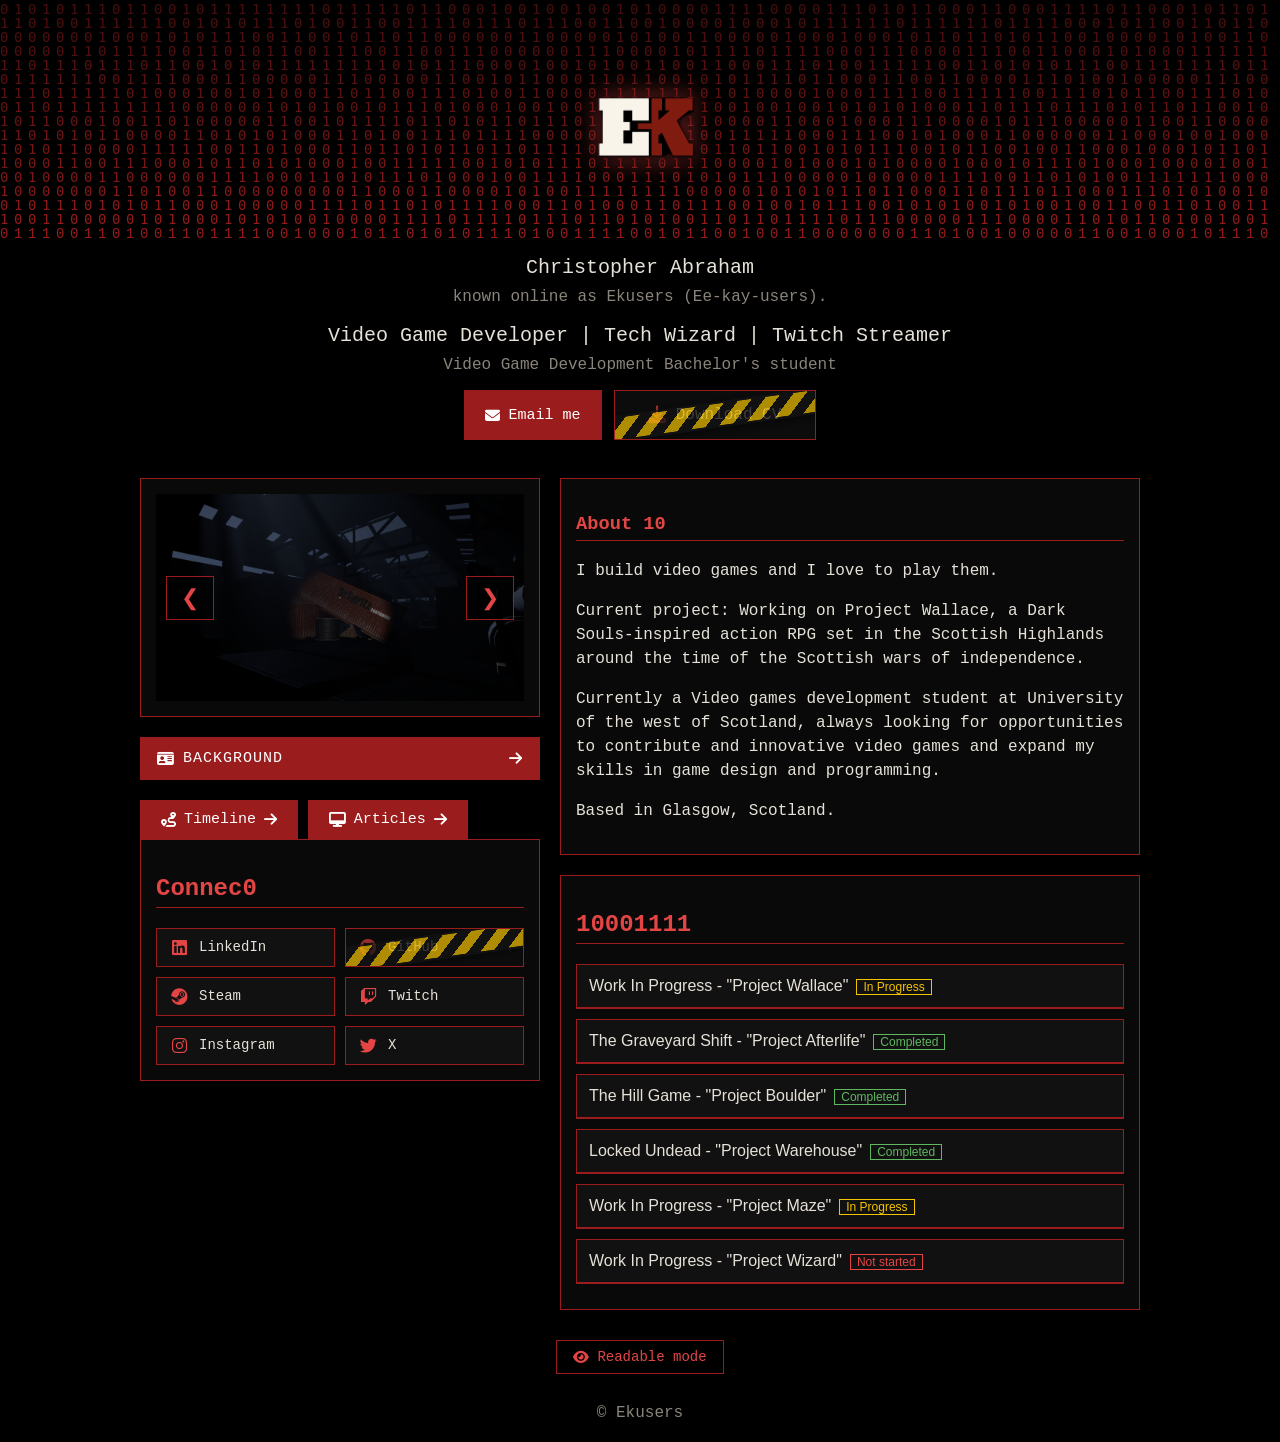
==== commit 4a7d55a1: "Update Move stuff around" ====
--- a/index.html
+++ b/index.html
@@ -48,8 +48,7 @@
 
         <p class="headline">Christopher Abraham</p>
         <p class="availability">known online as Ekusers (Ee-kay-users).</p>
-        <a class="btn" href="Timeline.html"><i class="fas fa-route"></i> Timeline<i class="fas fa-arrow-right"></i></a>
-        <a class="btn" href="article.html"><i class="fas fa-desktop"></i>Articles<i class="fas fa-arrow-right"></i></a>
+        
         <p class="headline">Video Game Developer | Tech Wizard | Twitch Streamer</p>
         <p class="availability">Video Game Development Bachelor's student</p>
 
@@ -114,6 +113,10 @@
 
             <a class="btn btn-sidebar" href="Information.html"><i class="fas fa-id-card"></i> Background<i class="fas fa-arrow-right"></i></a>
 
+            <a class="btn" href="Timeline.html"><i class="fas fa-route"></i> Timeline<i class="fas fa-arrow-right"></i></a>
+       
+            <a class="btn" href="article.html"><i class="fas fa-desktop"></i>Articles<i class="fas fa-arrow-right"></i></a>
+            
             <div class="box social-section">
     <h2>Connect</h2>
 
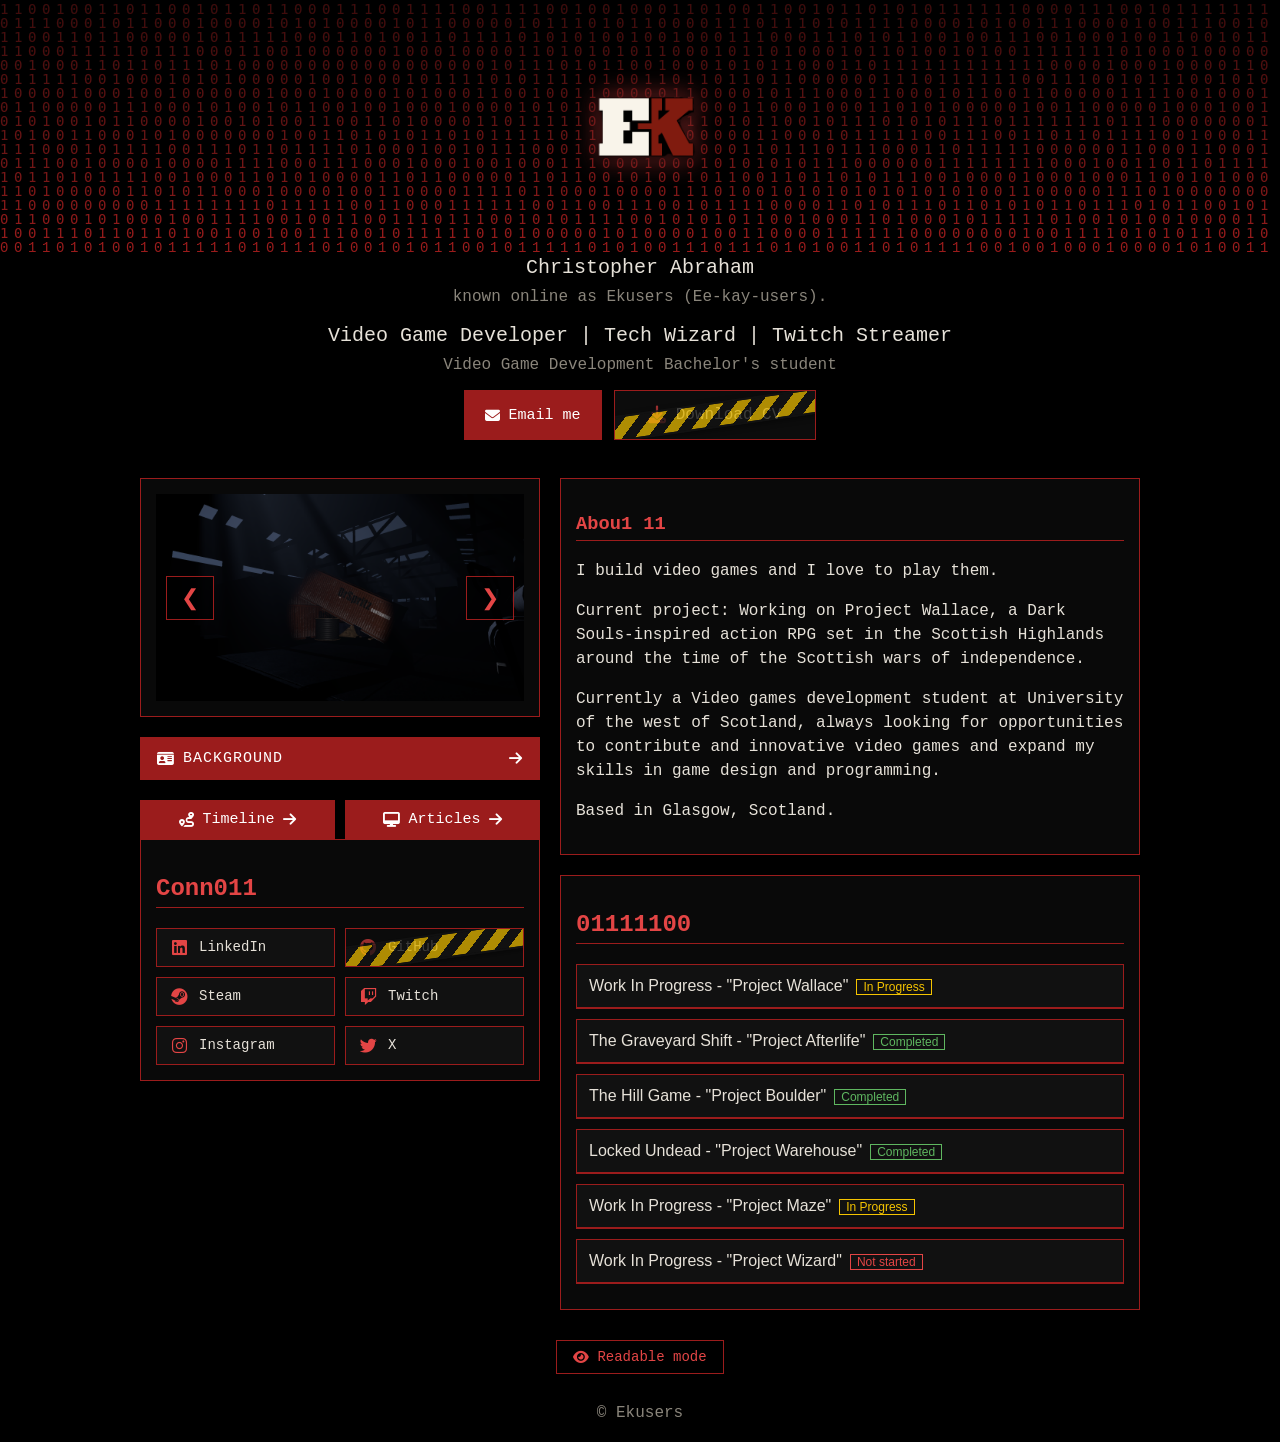
==== commit 2fbf4a22: "Update Spacing" ====
--- a/index.html
+++ b/index.html
@@ -113,9 +113,13 @@
 
             <a class="btn btn-sidebar" href="Information.html"><i class="fas fa-id-card"></i> Background<i class="fas fa-arrow-right"></i></a>
 
+            <div class="social-grid">
+                
             <a class="btn" href="Timeline.html"><i class="fas fa-route"></i> Timeline<i class="fas fa-arrow-right"></i></a>
        
             <a class="btn" href="article.html"><i class="fas fa-desktop"></i>Articles<i class="fas fa-arrow-right"></i></a>
+
+            </div>
             
             <div class="box social-section">
     <h2>Connect</h2>
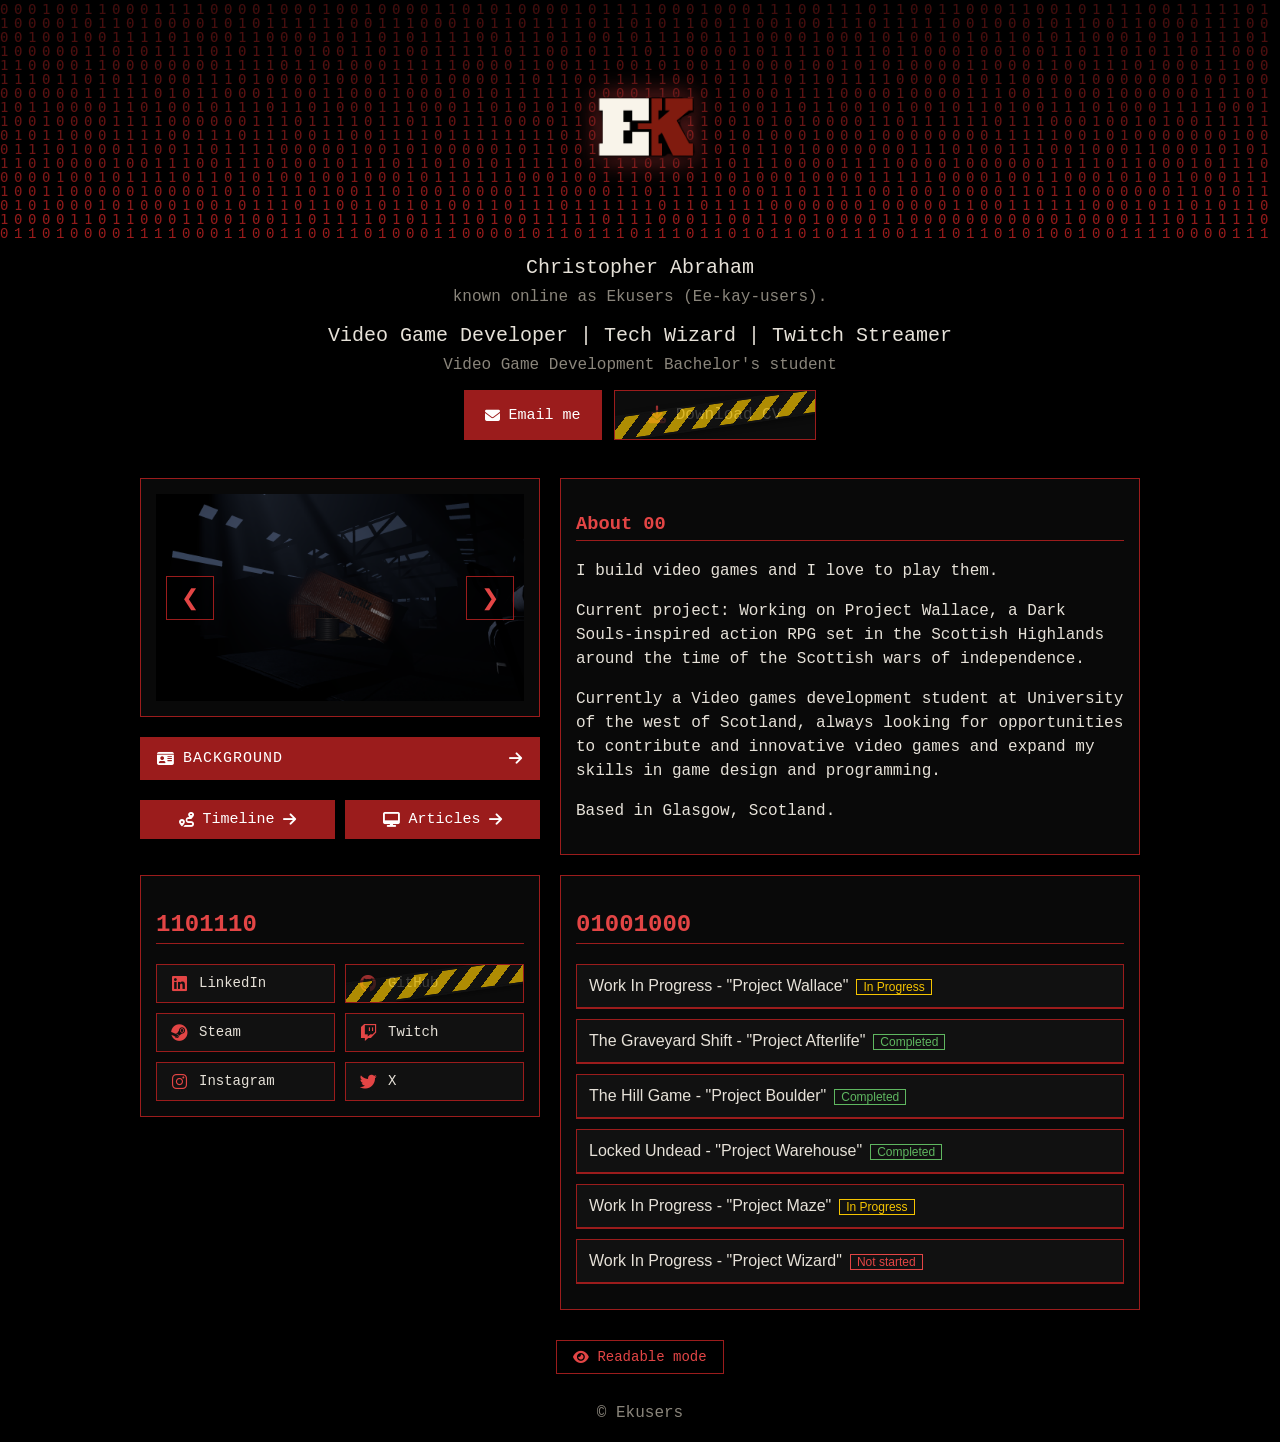
==== commit 10da63ab: "Update" ====
--- a/index.html
+++ b/index.html
@@ -120,6 +120,8 @@
             <a class="btn" href="article.html"><i class="fas fa-desktop"></i>Articles<i class="fas fa-arrow-right"></i></a>
 
             </div>
+
+            <br><br>
             
             <div class="box social-section">
     <h2>Connect</h2>
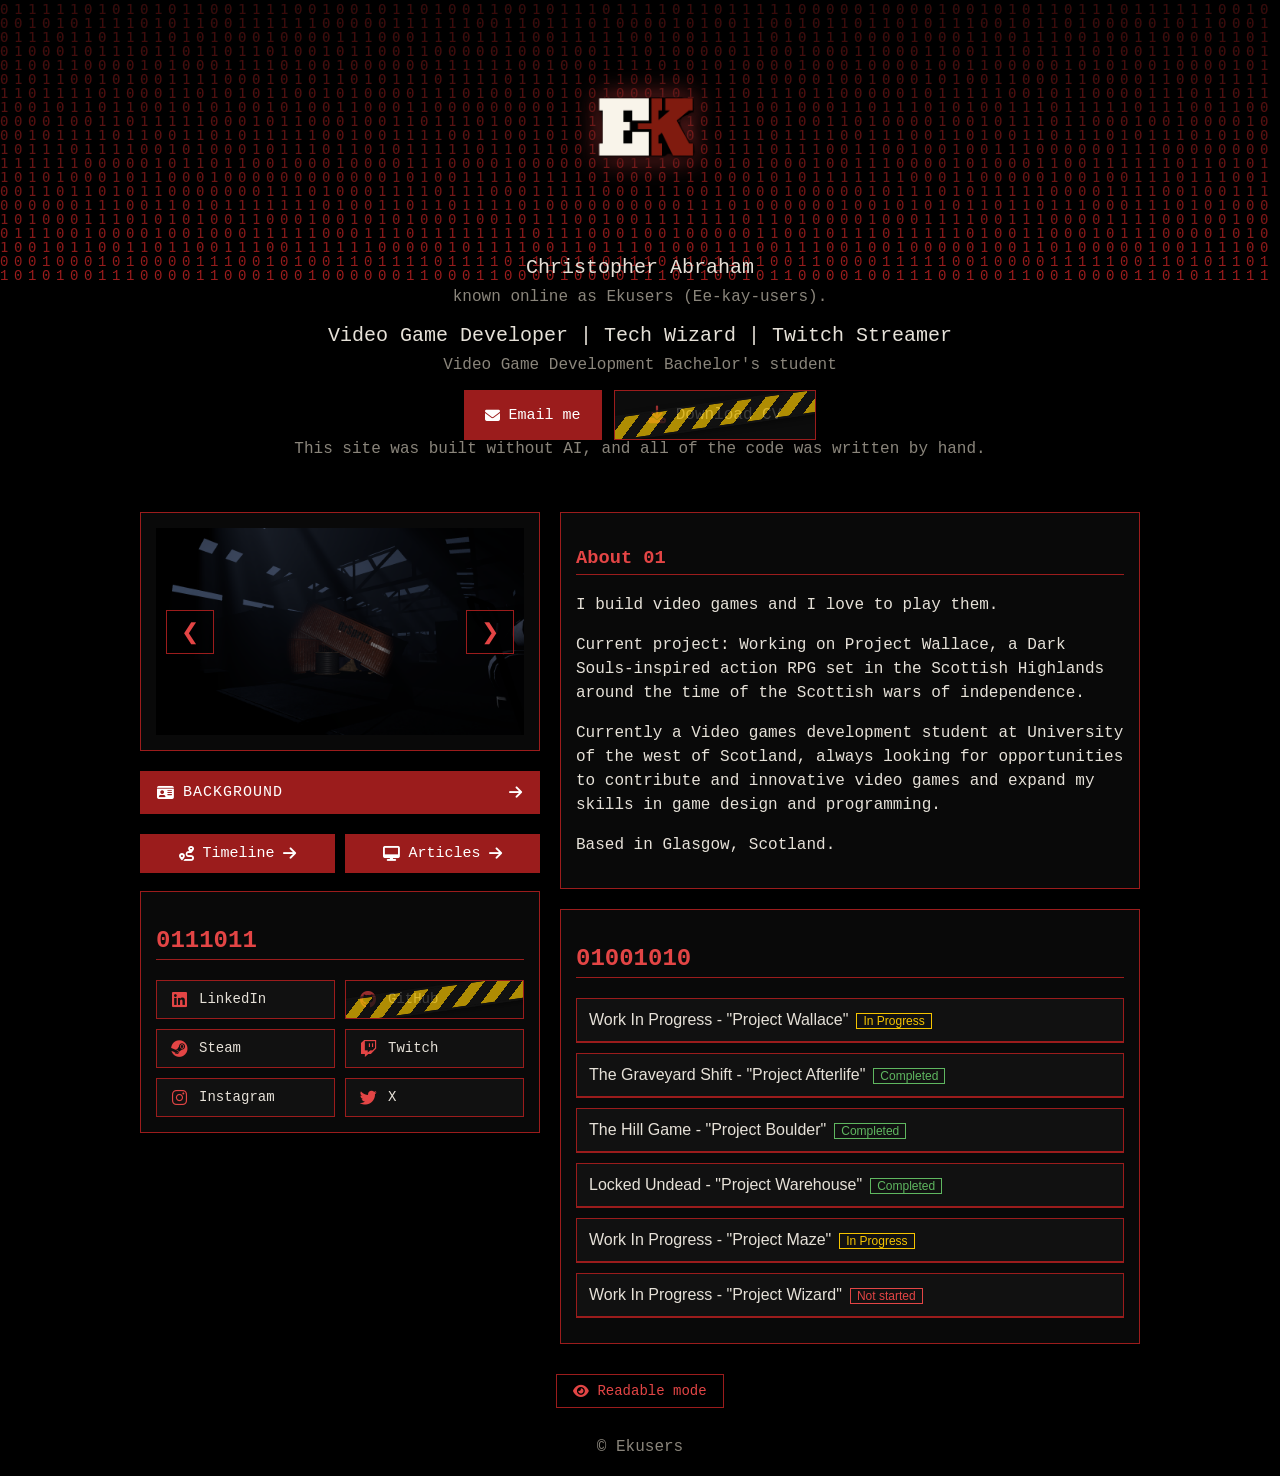
==== commit 4262a1d0: "Update Anti-AI and br" ====
--- a/index.html
+++ b/index.html
@@ -58,6 +58,8 @@
             <a class="social-card wip" class="btn btn-secondary" href="cv.pdf" download><i class="fas fa-download"></i> Download CV</a>
             
         </div>
+
+        <p class="availability">This site was built without AI, and all of the code was written by hand.</p>
         <br>
         
 
@@ -121,7 +123,7 @@
 
             </div>
 
-            <br><br>
+            <br>
             
             <div class="box social-section">
     <h2>Connect</h2>
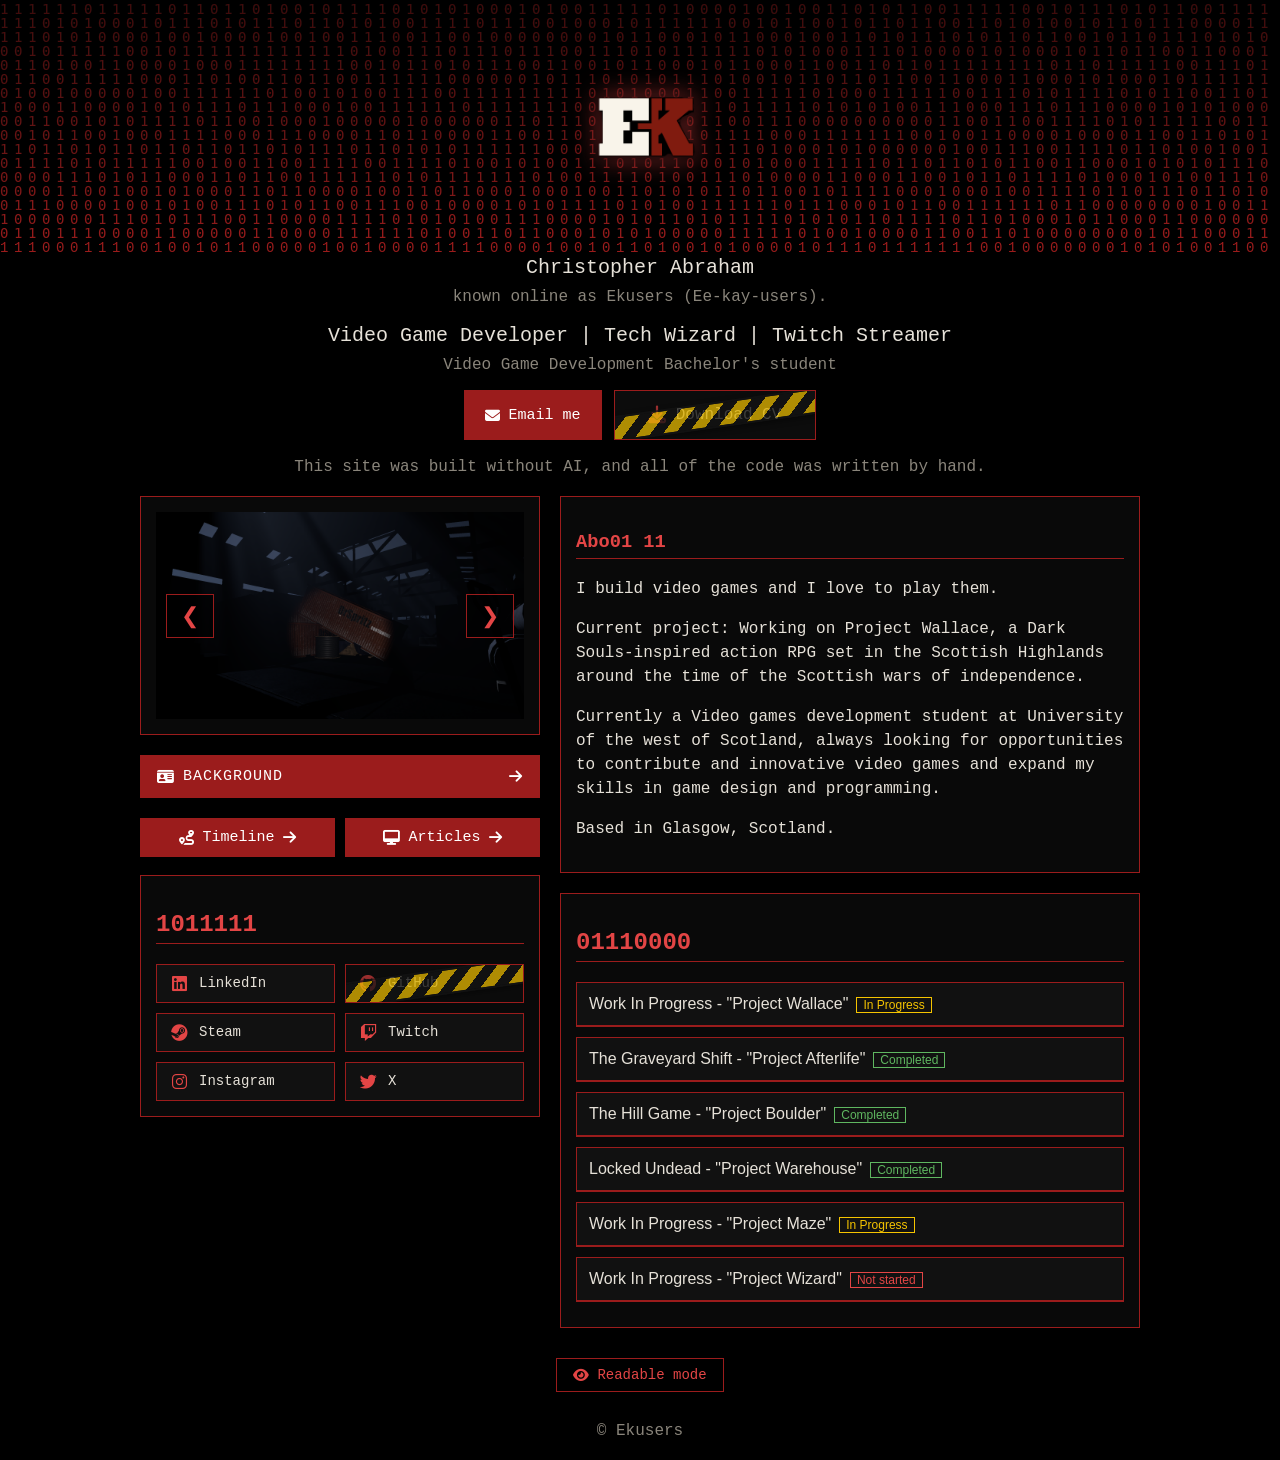
==== commit fb2b9671: "Update Moved stuff about" ====
--- a/index.html
+++ b/index.html
@@ -59,10 +59,10 @@
             
         </div>
 
-        <p class="availability">This site was built without AI, and all of the code was written by hand.</p>
         <br>
         
-
+        <p class="availability">This site was built without AI, and all of the code was written by hand.</p>
+        
     </header>
 
     <div class="layout">
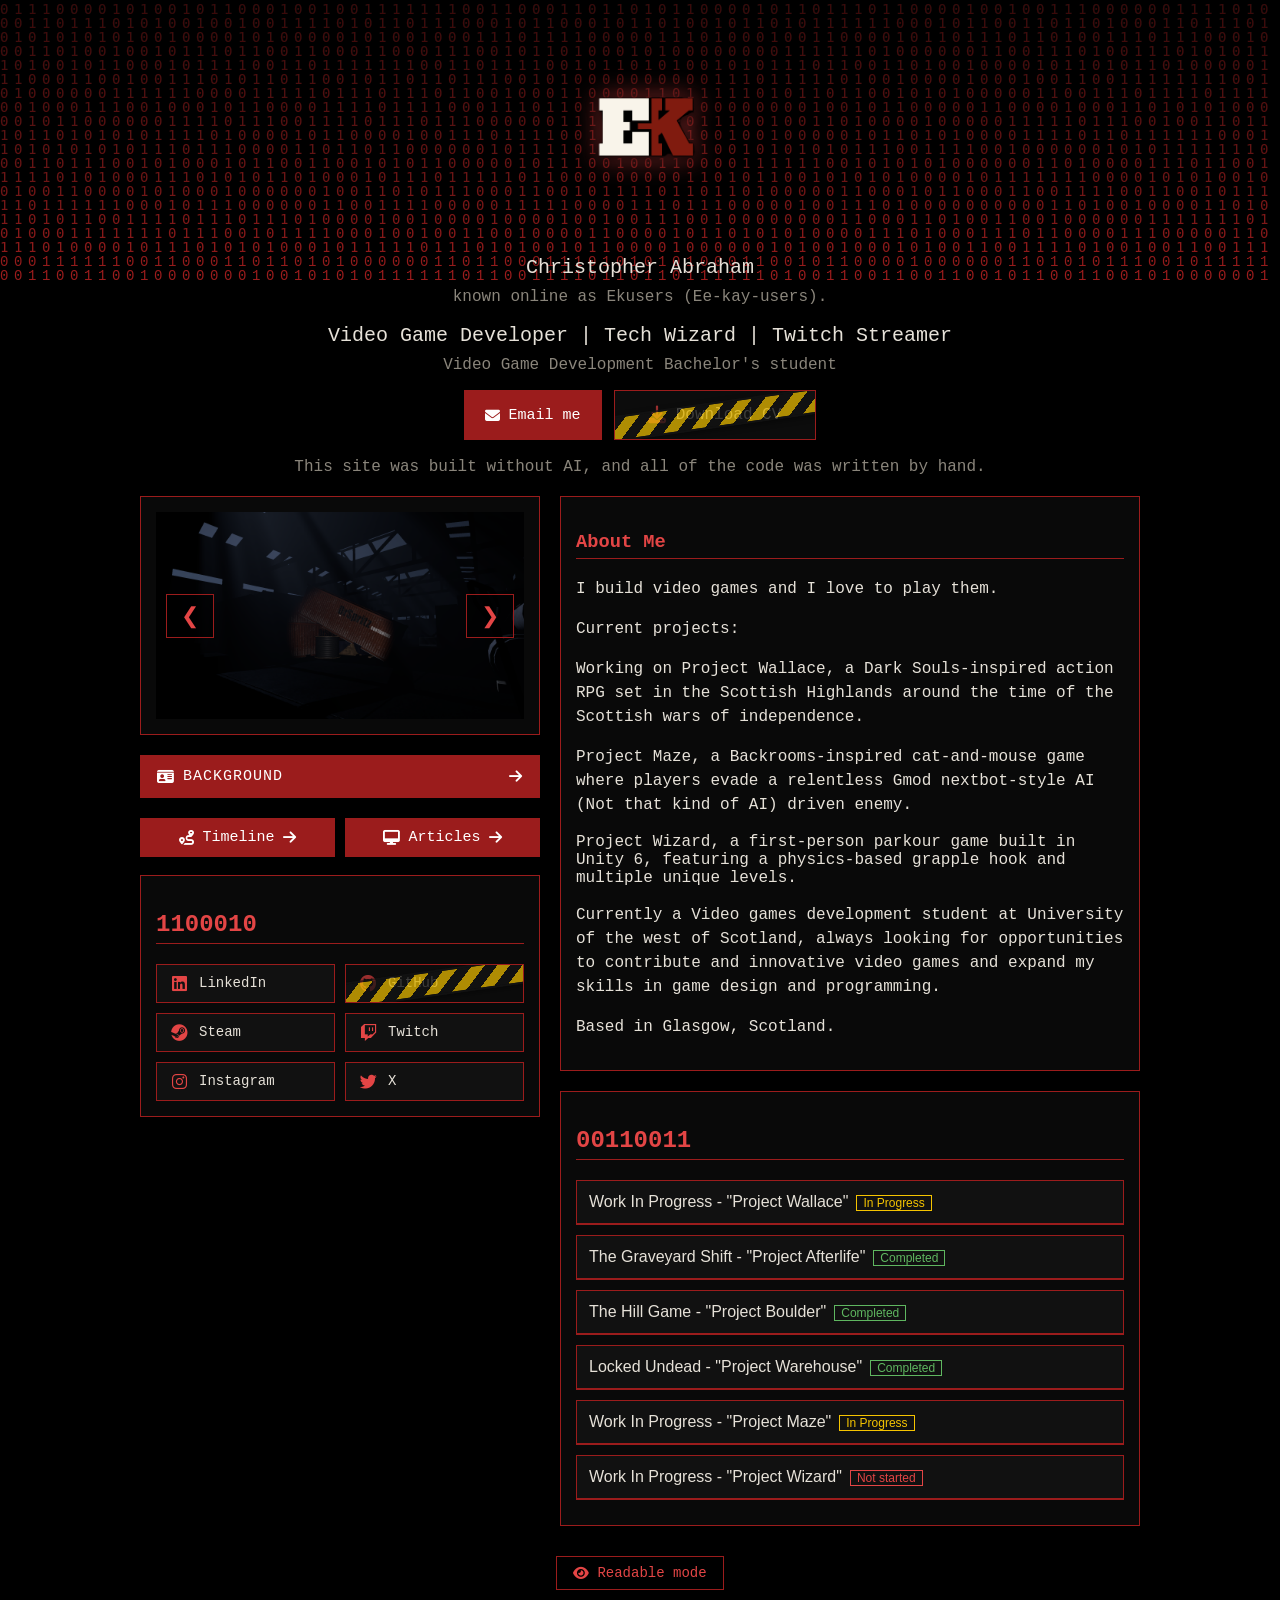
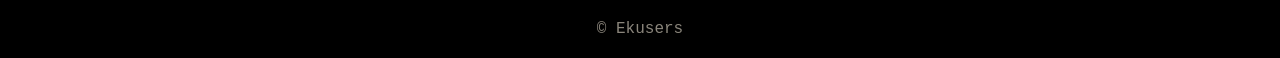
==== commit 7f4877ea: "Update" ====
--- a/index.html
+++ b/index.html
@@ -171,7 +171,10 @@
             <div class="box">
                 <h3>About Me</h3>
                 <p class="about-text">I build video games and I love to play them. </p>
-                <p class="about-text">Current project: Working on Project Wallace, a Dark Souls-inspired action RPG set in the Scottish Highlands around the time of the Scottish wars of independence.</p>
+                <p class="about-text">Current projects: </p>
+                <p class="about-text">Working on Project Wallace, a Dark Souls-inspired action RPG set in the Scottish Highlands around the time of the Scottish wars of independence.</p>
+                <p class="about-text">Project Maze, a Backrooms-inspired cat-and-mouse game where players evade a relentless Gmod nextbot-style AI (Not that kind of AI) driven enemy.</p>
+                <p class="about text">Project Wizard, a first-person parkour game built in Unity 6, featuring a physics-based grapple hook and multiple unique levels.</p>
                 <p class="about-text">Currently a Video games development student at University of the west of Scotland, always looking for opportunities to contribute and innovative video games and expand my skills in game design and programming.</p>
                 <p class="about-text">Based in Glasgow, Scotland.</p>
             </div>
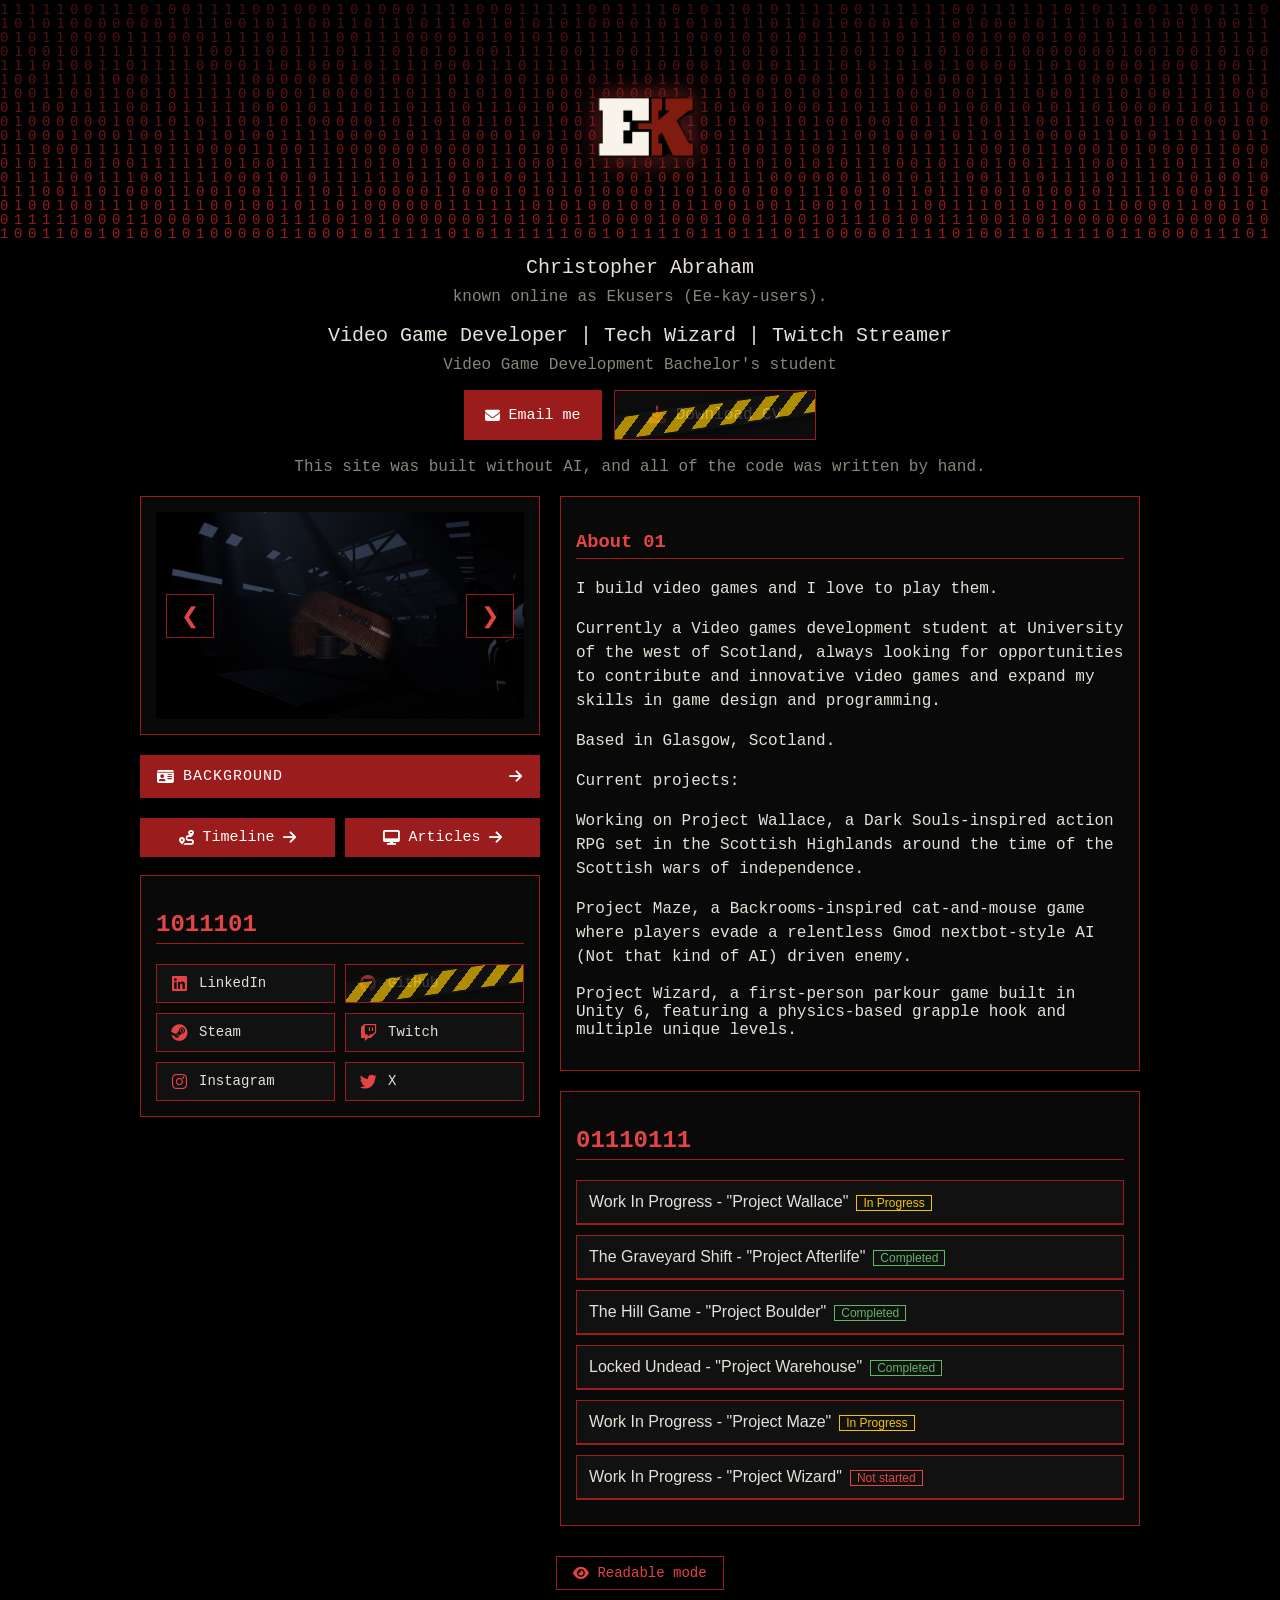
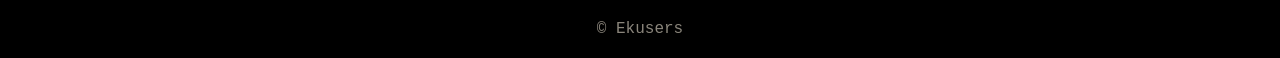
==== commit c6428fcc: "Update" ====
--- a/index.html
+++ b/index.html
@@ -171,12 +171,14 @@
             <div class="box">
                 <h3>About Me</h3>
                 <p class="about-text">I build video games and I love to play them. </p>
+                <p class="about-text">Currently a Video games development student at University of the west of Scotland, always looking for opportunities to contribute and innovative video games and expand my skills in game design and programming.</p>
+                <p class="about-text">Based in Glasgow, Scotland.</p>
                 <p class="about-text">Current projects: </p>
                 <p class="about-text">Working on Project Wallace, a Dark Souls-inspired action RPG set in the Scottish Highlands around the time of the Scottish wars of independence.</p>
                 <p class="about-text">Project Maze, a Backrooms-inspired cat-and-mouse game where players evade a relentless Gmod nextbot-style AI (Not that kind of AI) driven enemy.</p>
                 <p class="about text">Project Wizard, a first-person parkour game built in Unity 6, featuring a physics-based grapple hook and multiple unique levels.</p>
-                <p class="about-text">Currently a Video games development student at University of the west of Scotland, always looking for opportunities to contribute and innovative video games and expand my skills in game design and programming.</p>
-                <p class="about-text">Based in Glasgow, Scotland.</p>
+                
+                
             </div>
 
 
